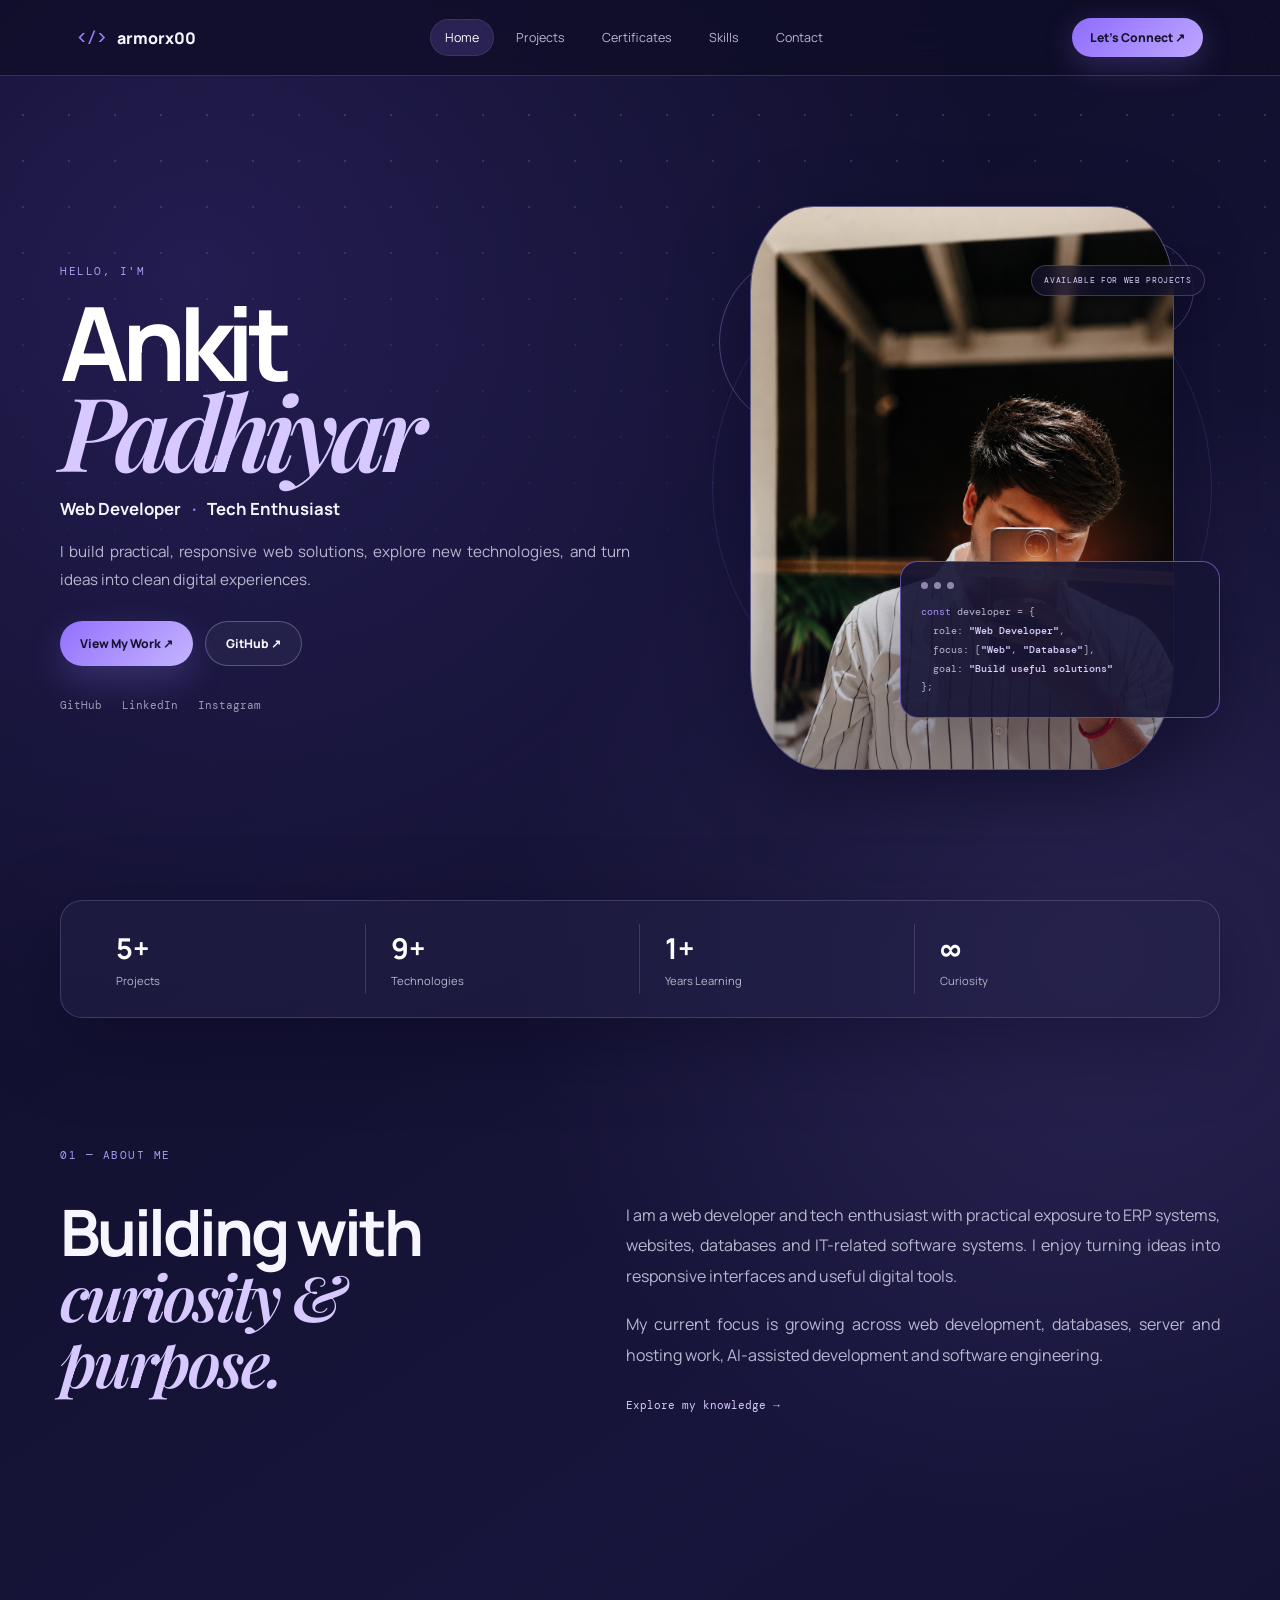
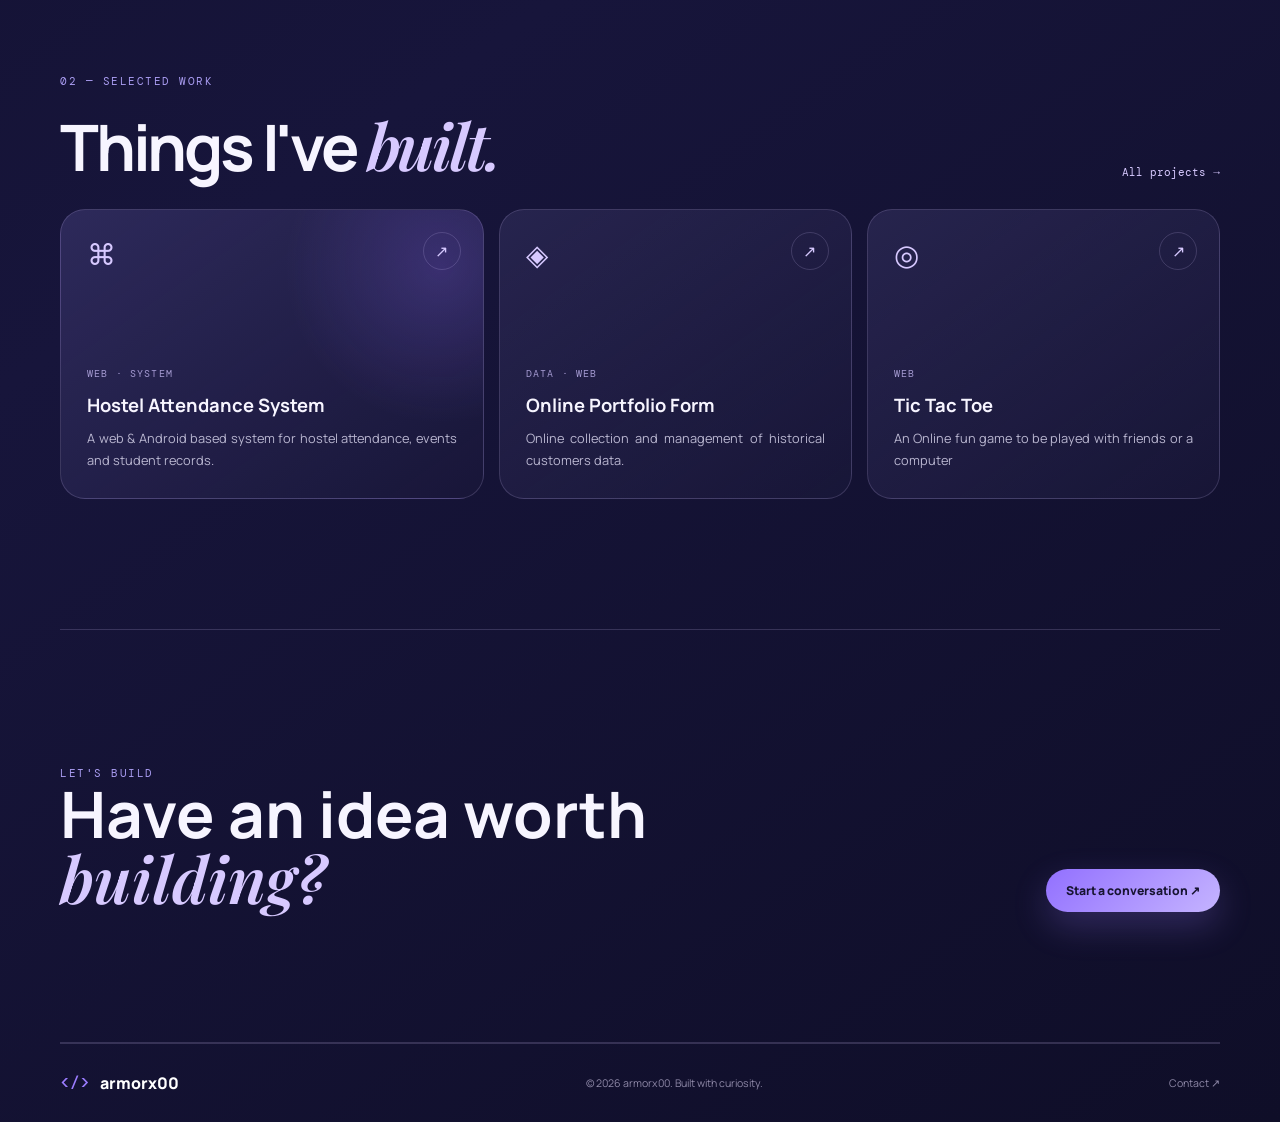
==== index.html @ a63e6fd7 "Update project cards with new links and titles" ====
<!DOCTYPE html>
<html lang="en">
<head>
  <meta charset="UTF-8">
  <meta name="viewport" content="width=device-width, initial-scale=1.0">
  <meta name="description" content="Ankit Padhiyar — Web Developer and Tech Enthusiast portfolio.">
  <title>armorx00 — Web Developer</title>
  <link rel="preconnect" href="https://fonts.googleapis.com">
  <link rel="preconnect" href="https://fonts.gstatic.com" crossorigin>
  <link href="https://fonts.googleapis.com/css2?family=DM+Mono:wght@400;500&family=Manrope:wght@400;500;600;700;800&family=Playfair+Display:wght@600;700&display=swap" rel="stylesheet">
  <link rel="stylesheet" href="style.css">
</head>
<body>
<header class="site-header">
  <a class="brand" href="index.html"><span class="brand-mark">&lt;/&gt;</span><span>armorx00</span></a>
  <button class="menu-toggle" aria-label="Open menu">☰</button>
  <nav class="nav">
    <a class="active" href="index.html">Home</a>
    <a href="projects.html">Projects</a>
    <a href="certificates.html">Certificates</a>
    <a href="skills.html">Skills</a>
    <a href="contact.html">Contact</a>
  </nav>
  <a class="header-cta" href="contact.html">Let's Connect ↗</a>
</header>

<main>
<section class="hero page-shell">
  <div class="hero-copy reveal">
    <div class="eyebrow">HELLO, I'M</div>
    <h1><span>Ankit</span><br><em>Padhiyar</em></h1>
    <p class="role">Web Developer <span>·</span> Tech Enthusiast</p>
    <p class="lead">I build practical, responsive web solutions, explore new technologies, and turn ideas into clean digital experiences.</p>
    <div class="actions">
      <a class="button primary" href="projects.html">View My Work ↗</a>
      <a class="button ghost" href="https://github.com/Im-batman07" target="_blank" rel="noopener">GitHub ↗</a>
    </div>
    <div class="social-row">
      <a href="https://github.com/Im-batman07" target="_blank" rel="noopener">GitHub</a>
      <a href="https://in.linkedin.com/in/ankit-padhiyar-3997b4332" target="_blank" rel="noopener">LinkedIn</a>
      <a href="https://www.instagram.com/ankit_padhiyar.20/" target="_blank" rel="noopener">Instagram</a>
    </div>
  </div>
  <div class="hero-visual reveal"><div class="hero-badge badge-top">AVAILABLE FOR WEB PROJECTS</div>
    <div class="decor decor-a"></div><div class="decor decor-b"></div>
    <div class="photo-frame">
      <div class="photo-glow"></div>
      <img src="file_0000000088548208954223ca2708b8c2.png" alt="Ankit Padhiyar">
    </div>
    <div class="hero-orbit"><span></span><span></span><span></span></div><div class="code-card">
      <div class="window-dots"><i></i><i></i><i></i></div>
      <pre><span>const</span> developer = {
  role: <b>"Web Developer"</b>,
  focus: [<b>"Web"</b>, <b>"Database"</b>],
  goal: <b>"Build useful solutions"</b>
};</pre>
    </div>
  </div>
</section>

<section class="stats page-shell reveal">
  <div><strong>5+</strong><span>Projects</span></div>
  <div><strong>9+</strong><span>Technologies</span></div>
  <div><strong>1+</strong><span>Years Learning</span></div>
  <div><strong>∞</strong><span>Curiosity</span></div>
</section>

<section class="intro page-shell reveal">
  <div class="section-label">01 — ABOUT ME</div>
  <div class="intro-grid">
    <div><h2>Building with<br><em>curiosity & purpose.</em></h2></div>
    <div class="copy">
      <p>I am a web developer and tech enthusiast with practical exposure to ERP systems, websites, databases and IT-related software systems. I enjoy turning ideas into responsive interfaces and useful digital tools.</p>
      <p>My current focus is growing across web development, databases, server and hosting work, AI-assisted development and software engineering.</p>
      <a class="text-link" href="skills.html">Explore my knowledge →</a>
    </div>
  </div>
</section>

<section class="feature page-shell reveal">
  <div class="section-label">02 — SELECTED WORK</div>
  <div class="section-heading"><h2>Things I've <em>built.</em></h2><a class="text-link" href="projects.html">All projects →</a></div>
  <div class="project-preview-grid">
    <article class="project-card featured"><span class="project-icon">⌘</span><div><small>WEB · SYSTEM</small><h3>Hostel Attendance System</h3><p>A web & Android based system for hostel attendance, events and student records.</p></div><a href="https://hostel-attendance-vercel.vercel.app/" class="circle-link">↗</a></article>
    <article class="project-card"><span class="project-icon">◈</span><div><small>DATA · WEB</small><h3>Online Portfolio Form</h3><p>Online collection and management of historical customers data.</p></div><a href="https://form-olive-beta.vercel.app/" class="circle-link">↗</a></article>
    <article class="project-card"><span class="project-icon">◎</span><div><small>WEB</small><h3>Tic Tac Toe </h3><p>An Online fun game to be played with friends or a computer</p></div><a href="https://ankit-tick-tac-toe.vercel.app/" class="circle-link">↗</a></article>
  </div>
</section>

<section class="cta-band page-shell reveal">
  <div><span class="section-label">LET'S BUILD</span><h2>Have an idea worth<br><em>building?</em></h2></div>
  <a class="button primary" href="contact.html">Start a conversation ↗</a>
</section>
</main>

<footer class="footer"><a class="brand" href="index.html"><span class="brand-mark">&lt;/&gt;</span><span>armorx00</span></a><span>© 2026 armorx00. Built with curiosity.</span><a href="contact.html">Contact ↗</a></footer>
<script src="script.js"></script>
</body>
</html>
---- style.css ----
:root{--bg:#11102b;--bg2:#17163a;--panel:rgba(39,37,76,.58);--panel2:#222047;--text:#f7f5ff;--muted:#b9b6d0;--purple:#9b7cff;--lav:#d7c9ff;--line:rgba(215,201,255,.18);--shadow:0 24px 80px rgba(5,4,25,.35);--serif:"Playfair Display",serif;--sans:"Manrope",sans-serif;--mono:"DM Mono",monospace}*{box-sizing:border-box;margin:0;padding:0}html{scroll-behavior:smooth}body{font-family:var(--sans);color:var(--text);background:radial-gradient(circle at 15% 10%,rgba(122,92,255,.18),transparent 30%),radial-gradient(circle at 85% 35%,rgba(174,143,255,.12),transparent 28%),linear-gradient(145deg,#0e0d26 0%,#17153b 55%,#0f0e28 100%);min-height:100vh;overflow-x:hidden}body:before{content:"";position:fixed;inset:0;pointer-events:none;opacity:.25;background-image:radial-gradient(circle,rgba(255,255,255,.7) 1px,transparent 1px);background-size:46px 46px;mask-image:linear-gradient(to bottom,black,transparent 70%)}a{color:inherit;text-decoration:none}.site-header{position:sticky;top:0;z-index:50;height:76px;padding:0 clamp(22px,6vw,86px);display:flex;align-items:center;justify-content:space-between;background:rgba(14,13,38,.72);backdrop-filter:blur(20px);border-bottom:1px solid var(--line)}.brand{display:flex;gap:10px;align-items:center;font-weight:800;font-size:1rem}.brand-mark{color:var(--purple);font-family:var(--mono);font-weight:500}.nav{display:flex;gap:7px;align-items:center}.nav a{padding:10px 15px;border-radius:999px;font-size:.78rem;color:var(--muted);transition:.25s}.nav a:hover,.nav a.active{color:#fff;background:rgba(157,124,255,.18);box-shadow:inset 0 0 0 1px rgba(215,201,255,.1)}.header-cta{font-size:.76rem;padding:11px 18px;border-radius:999px;background:linear-gradient(135deg,#8f6cff,#bda7ff);color:#16132f;font-weight:800;box-shadow:0 8px 30px rgba(155,124,255,.25)}.menu-toggle{display:none;background:none;border:0;color:white;font-size:1.3rem}.page-shell{width:min(1160px,calc(100% - 44px));margin-inline:auto}.hero{min-height:calc(100vh - 76px);display:grid;grid-template-columns:1fr .9fr;align-items:center;gap:70px;padding-block:80px;position:relative}.eyebrow,.section-label{font-family:var(--mono);letter-spacing:.14em;color:#a99cf1;font-size:.68rem}.hero h1{font-size:clamp(4rem,8vw,7.2rem);line-height:.86;letter-spacing:-.07em;margin:20px 0}.hero h1 span{color:#fff}.hero h1 em,.page-hero h1 em,h2 em{font-family:var(--serif);font-style:italic;color:var(--lav);font-weight:600}.role{font-size:1.05rem;font-weight:700;margin-bottom:18px}.role span{color:var(--purple);padding:0 8px}.lead{max-width:570px;color:var(--muted);line-height:1.8;font-size:.95rem;text-align:justify}.actions{display:flex;gap:12px;margin-top:28px}.button{display:inline-flex;align-items:center;justify-content:center;gap:8px;padding:13px 20px;border-radius:999px;font-size:.76rem;font-weight:800}.button.primary{background:linear-gradient(135deg,#9270ff,#c5b4ff);color:#171431;box-shadow:0 14px 35px rgba(155,124,255,.24)}.button.ghost{border:1px solid rgba(215,201,255,.3);background:rgba(255,255,255,.04)}.button.small{padding:10px 14px}.social-row{display:flex;gap:20px;margin-top:32px;font-family:var(--mono);font-size:.68rem;color:#9f9ab8}.social-row a:hover{color:var(--lav)}.hero-visual{position:relative;min-height:620px;display:flex;align-items:center;justify-content:center}.photo-frame{width:min(430px,82%);aspect-ratio:3/4;border-radius:15% 15% 18% 18%;position:relative;overflow:hidden;border:1px solid rgba(215,201,255,.3);background:#27244c;box-shadow:var(--shadow);z-index:2}.photo-frame:after{content:"";position:absolute;inset:0;background:linear-gradient(180deg,transparent 55%,rgba(17,16,43,.35));}.photo-frame img{width:100%;height:100%;object-fit:cover;display:block}.photo-glow{position:absolute;inset:-15%;background:radial-gradient(circle,rgba(164,131,255,.5),transparent 58%);filter:blur(30px);z-index:-1}.code-card{position:absolute;right:0;bottom:80px;width:320px;padding:20px;background:rgba(22,21,53,.92);border:1px solid rgba(157,124,255,.55);border-radius:18px;box-shadow:var(--shadow);z-index:3}.window-dots{display:flex;gap:6px;margin-bottom:14px}.window-dots i{width:7px;height:7px;border-radius:50%;background:#8f87ae}.code-card pre{font-family:var(--mono);font-size:.65rem;line-height:1.8;color:#b9b6d0;white-space:pre-wrap}.code-card pre span{color:#a98cff}.code-card pre b{color:#d9cfff;font-weight:500}.decor{position:absolute;border:1px solid rgba(187,160,255,.35);border-radius:50%;z-index:1}.decor-a{width:180px;height:180px;left:3%;top:12%}.decor-b{width:100px;height:100px;right:5%;top:10%}.stats{display:grid;grid-template-columns:repeat(4,1fr);border:1px solid var(--line);background:rgba(36,34,72,.52);border-radius:22px;padding:23px 30px;box-shadow:var(--shadow)}.stats div{padding:4px 25px;border-right:1px solid var(--line)}.stats div:last-child{border:0}.stats strong{display:block;font-size:1.8rem;color:#fff}.stats span{font-size:.7rem;color:var(--muted)}.intro,.feature,.cta-band{padding-block:130px}.intro-grid{display:grid;grid-template-columns:.9fr 1.1fr;gap:80px;margin-top:38px}.intro h2,.section-heading h2{font-size:clamp(2.5rem,5vw,4.6rem);line-height:1;letter-spacing:-.05em}.copy{max-width:650px}.copy p{color:var(--muted);line-height:1.9;margin-bottom:18px;text-align:justify}.text-link{font-family:var(--mono);font-size:.7rem;color:var(--lav);display:inline-block;margin-top:10px}.section-heading{display:flex;justify-content:space-between;align-items:end;margin:25px 0 30px}.project-preview-grid{display:grid;grid-template-columns:1.2fr 1fr 1fr;gap:15px}.project-card{position:relative;min-height:290px;padding:26px;border:1px solid var(--line);border-radius:25px;background:linear-gradient(145deg,rgba(43,40,83,.8),rgba(27,25,59,.6));display:flex;flex-direction:column;justify-content:space-between;overflow:hidden;transition:.3s}.project-card:hover,.project-large:hover,.cert-card:hover,.skill-box:hover{transform:translateY(-5px);border-color:rgba(183,153,255,.5)}.project-card.featured{background:radial-gradient(circle at 90% 20%,rgba(143,108,255,.22),transparent 35%),linear-gradient(145deg,rgba(48,44,94,.9),rgba(25,23,57,.75))}.project-icon,.project-symbol{font-family:var(--mono);font-size:1.8rem;color:var(--lav)}.project-card small,.project-main small{font-family:var(--mono);font-size:.6rem;color:#a59bd2;letter-spacing:.12em}.project-card h3{font-size:1.15rem;margin:10px 0}.project-card p,.project-large p{color:var(--muted);font-size:.8rem;line-height:1.7;text-align:justify}.circle-link{width:38px;height:38px;border:1px solid var(--line);border-radius:50%;display:grid;place-items:center;color:var(--lav);transition:.25s}.circle-link:hover{background:var(--lav);color:#171431}.project-card .circle-link{position:absolute;right:22px;top:22px}.cta-band{border-top:1px solid var(--line);border-bottom:1px solid var(--line);display:flex;align-items:end;justify-content:space-between;gap:30px}.cta-band h2{font-size:clamp(2.5rem,5vw,4.5rem);line-height:1}.page-hero{padding-top:110px;padding-bottom:60px}.page-hero h1{font-size:clamp(3.3rem,8vw,6.5rem);line-height:.9;letter-spacing:-.06em;margin:18px 0}.page-hero p{max-width:620px;color:var(--muted);line-height:1.8;text-align:justify}.projects-list{padding-bottom:120px}.project-large{display:grid;grid-template-columns:60px 90px 1fr 70px;gap:22px;align-items:center;padding:28px 20px;border-top:1px solid var(--line);transition:.3s}.project-large:last-child{border-bottom:1px solid var(--line)}.project-number{font-family:var(--mono);font-size:.68rem;color:#80799e}.project-symbol{font-size:2rem}.project-main h2{font-size:1.35rem;margin:7px 0}.project-action{justify-self:end}.tags{display:flex;flex-wrap:wrap;gap:6px;margin-top:15px}.tags span{font-family:var(--mono);font-size:.58rem;padding:6px 9px;border:1px solid var(--line);border-radius:999px;color:#c8c2dd}.cert-grid{display:grid;grid-template-columns:repeat(2,1fr);gap:20px;padding-bottom:120px}.cert-card{position:relative;min-height:430px;padding:34px;border:1px solid var(--line);border-radius:28px;background:linear-gradient(145deg,rgba(47,44,92,.88),rgba(24,22,53,.8));transition:.3s;overflow:hidden}.cert-card:after{content:"";position:absolute;width:220px;height:220px;border-radius:50%;background:rgba(160,129,255,.15);right:-90px;top:-90px}.cert-brand{font-family:var(--mono);font-size:.72rem;color:var(--lav);display:flex;justify-content:space-between}.cert-brand span{font-size:.55rem;border:1px solid var(--line);padding:5px 8px;border-radius:999px}.cert-seal{margin:45px 0 18px;width:70px;height:70px;border:1px solid rgba(215,201,255,.3);border-radius:20px;display:grid;place-items:center;color:var(--lav);font-family:var(--mono);font-size:.7rem}.cert-card small{color:#9d97b8;font-family:var(--mono);font-size:.6rem}.cert-card h2{font-family:var(--serif);font-size:2rem;margin:8px 0 14px}.cert-card p{color:var(--muted);font-size:.78rem;line-height:1.8;max-width:580px;text-align:justify}.cert-meta{display:flex;gap:25px;color:#9e98b8;font-family:var(--mono);font-size:.58rem;margin:20px 0}.note{padding:80px 0 130px}.note h2{font-size:clamp(2.4rem,5vw,4.4rem);margin-top:20px}.note p{max-width:650px;color:var(--muted);line-height:1.8;margin-top:18px;text-align:justify}.skills-layout{display:grid;grid-template-columns:1.4fr .7fr;gap:70px;padding-bottom:120px}.skill-grid{display:grid;grid-template-columns:repeat(3,1fr);gap:10px;margin-top:25px}.skill-box{min-height:100px;padding:18px;border:1px solid var(--line);border-radius:17px;background:rgba(39,37,76,.55);display:flex;flex-direction:column;justify-content:space-between;font-size:.76rem;transition:.25s}.skill-box span{font-family:var(--mono);color:var(--purple);font-size:.75rem}.hobby-list{margin-top:25px;display:grid;gap:10px}.hobby-list>div{padding:18px;border:1px solid var(--line);border-radius:17px;background:rgba(39,37,76,.45);display:grid;grid-template-columns:45px 1fr;align-items:center}.hobby-list span{grid-row:span 2;font-size:1.3rem}.hobby-list h3{font-size:.82rem}.hobby-list p{font-size:.68rem;color:var(--muted);margin-top:4px}.contact-layout{display:grid;grid-template-columns:minmax(280px,.7fr) minmax(0,1.5fr);gap:60px;padding-bottom:130px}.contact-copy{padding-top:25px}.contact-item{display:flex;gap:18px;margin-bottom:38px}.contact-item>span{width:38px;height:38px;border:1px solid var(--line);border-radius:50%;display:grid;place-items:center;color:var(--lav)}.contact-item small{font-family:var(--mono);font-size:.58rem;color:#9d96ba;display:block;margin-bottom:7px}.contact-item p,.contact-item a{font-size:.85rem;color:#e8e4f5}.form-card{border:1px solid var(--line);border-radius:25px;padding:28px;background:rgba(36,34,72,.55);width:100%;min-width:0}.form-card h2{font-family:var(--serif);font-size:2rem;margin-bottom:18px}.form-card iframe{display:block;width:100%;min-height:820px;height:820px;border:0;border-radius:15px;background:#fff}.footer{width:min(1160px,calc(100% - 44px));margin:auto;padding:28px 0;display:flex;justify-content:space-between;align-items:center;border-top:1px solid var(--line);font-size:.66rem;color:#8f89a8}.footer .brand{color:#fff}.reveal{opacity:0;transform:translateY(20px);transition:opacity .7s ease,transform .7s ease}.reveal.visible{opacity:1;transform:none}@media(max-width:900px){.page-shell{width:min(100% - 36px,1160px)}.site-header{padding-inline:22px}.nav{gap:0}.header-cta{display:none}.hero{grid-template-columns:1fr;min-height:auto;padding-block:80px}.hero-visual{min-height:520px}.stats{grid-template-columns:repeat(2,1fr);gap:12px}.stats div:nth-child(2){border-right:0}.stats div{padding:12px 18px}.intro-grid,.contact-layout,.skills-layout{grid-template-columns:1fr;gap:40px}.project-preview-grid{grid-template-columns:1fr 1fr}.cert-grid{grid-template-columns:1fr}.skill-grid{grid-template-columns:repeat(3,1fr)}}@media(max-width:680px){.page-shell{width:calc(100% - 28px)}.site-header{height:64px}.menu-toggle{display:block}.nav{position:absolute;top:64px;left:12px;right:12px;display:none;flex-direction:column;align-items:stretch;padding:10px;background:rgba(19,18,48,.97);border:1px solid var(--line);border-radius:18px;box-shadow:var(--shadow)}.nav.open{display:flex}.nav a{text-align:center}.hero{padding-top:60px}.hero h1{font-size:clamp(3.3rem,18vw,5.2rem)}.hero-visual{min-height:450px}.photo-frame{width:72%;}.code-card{width:240px;right:-5px;bottom:45px}.code-card pre{font-size:.52rem}.decor-a{width:120px;height:120px}.decor-b{width:70px;height:70px}.stats{grid-template-columns:1fr 1fr;padding:16px}.stats div{border-right:0;border-bottom:1px solid var(--line)}.stats div:nth-last-child(-n+2){border-bottom:0}.intro,.feature,.cta-band{padding-block:90px}.intro-grid{gap:25px}.section-heading{align-items:start;flex-direction:column;gap:15px}.project-preview-grid{grid-template-columns:1fr}.cta-band{align-items:start;flex-direction:column}.page-hero{padding-top:75px}.project-large{grid-template-columns:35px 55px 1fr 40px;gap:12px;padding:22px 4px}.project-main h2{font-size:1.05rem}.project-main p{font-size:.72rem}.project-symbol{font-size:1.4rem}.skill-grid{grid-template-columns:repeat(2,1fr)}.footer{flex-wrap:wrap;gap:12px}.footer>span{order:3;width:100%;text-align:center}}@media(max-width:430px){.page-shell{width:min(100% - 28px,1160px)}.hero-visual{min-height:400px}.photo-frame{width:82%}.code-card{width:210px;right:-12px}.actions{flex-direction:column;align-items:stretch}.button{width:100%}.project-large{grid-template-columns:28px 42px 1fr}.project-action{display:none}.skill-grid{grid-template-columns:1fr 1fr}.cert-card{padding:24px}.cert-card h2{font-size:1.65rem}.contact-layout{gap:20px}.form-card{padding:16px}.form-card iframe{min-height:860px;height:860px}}
/* Modern mobile navigation */
.bottom-nav{display:none}
@media(max-width:680px){
  body{padding-bottom:92px}
  .site-header{position:fixed;top:0;left:0;right:0;transform:translateY(0);transition:transform .3s ease,opacity .3s ease}
  .site-header.header-hidden{transform:translateY(-110%);opacity:0;pointer-events:none}
  .bottom-nav{position:fixed;display:flex;left:50%;bottom:14px;transform:translateX(-50%);z-index:100;width:min(92vw,390px);height:68px;padding:8px 10px;border:1px solid rgba(255,255,255,.17);border-radius:24px;background:linear-gradient(135deg,rgba(38,34,76,.68),rgba(20,18,50,.56));backdrop-filter:blur(24px) saturate(150%);-webkit-backdrop-filter:blur(24px) saturate(150%);box-shadow:0 18px 55px rgba(4,3,20,.48),inset 0 1px 0 rgba(255,255,255,.1)}
  .bottom-nav a{position:relative;flex:1;display:flex;flex-direction:column;align-items:center;justify-content:center;gap:4px;color:#9f9ab8;border-radius:17px;font-family:var(--mono);font-size:.48rem;letter-spacing:.03em;transition:.22s}
  .bottom-nav a svg{width:20px;height:20px;stroke:currentColor;fill:none;stroke-width:1.7;stroke-linecap:round;stroke-linejoin:round}
  .bottom-nav a.active{color:#f7f5ff;background:rgba(155,124,255,.18);box-shadow:inset 0 0 0 1px rgba(215,201,255,.12),0 5px 20px rgba(155,124,255,.12)}
  .bottom-nav a.active:after{content:"";position:absolute;bottom:5px;width:4px;height:4px;border-radius:50%;background:var(--lav);box-shadow:0 0 10px var(--lav)}
  .menu-toggle{display:none}
  .site-header .nav{display:none!important}
  .site-header .header-cta{display:none}
  .site-header .brand{font-size:.86rem}
  .hero-visual{min-height:480px}
  .photo-frame{width:min(340px,82vw);aspect-ratio:4/5;border-radius:25% 25% 30px 30px;border:1px solid rgba(215,201,255,.38);box-shadow:0 30px 90px rgba(88,62,210,.3),inset 0 0 0 8px rgba(255,255,255,.025)}
  .photo-frame:before{content:"";position:absolute;inset:10px;border:1px solid rgba(215,201,255,.2);border-radius:inherit;z-index:3;pointer-events:none}
  .photo-frame:after{background:linear-gradient(180deg,rgba(10,8,30,.02) 45%,rgba(17,16,43,.58) 100%);z-index:2}
  .photo-glow{inset:-30%;background:conic-gradient(from 180deg,rgba(155,124,255,.45),transparent 35%,rgba(215,201,255,.25),transparent 70%);filter:blur(35px)}
  .hero-visual:after{content:"WEB · DATABASE · SYSTEMS";position:absolute;left:50%;bottom:24px;transform:translateX(-50%);z-index:4;width:max-content;padding:8px 12px;border:1px solid rgba(215,201,255,.2);border-radius:999px;background:rgba(17,16,43,.68);backdrop-filter:blur(12px);font-family:var(--mono);font-size:.47rem;letter-spacing:.08em;color:#c9c1df}
}
@media(min-width:681px){.bottom-nav{display:none!important}}

.hero-badge{position:absolute;top:14%;right:3%;z-index:4;font-family:var(--mono);font-size:.52rem;letter-spacing:.08em;color:#d9cfff;padding:9px 12px;border:1px solid rgba(215,201,255,.22);border-radius:999px;background:rgba(20,18,50,.62);backdrop-filter:blur(14px);box-shadow:0 12px 35px rgba(4,3,20,.25)}
.hero-orbit{position:absolute;width:500px;height:500px;border:1px solid rgba(178,151,255,.14);border-radius:50%;z-index:0;pointer-events:none}
.hero-orbit:before{content:"";position:absolute;inset:70px;border:1px dashed rgba(215,201,255,.1);border-radius:50%}
.hero-orbit span{position:absolute;width:7px;height:7px;border-radius:50%;background:var(--lav);box-shadow:0 0 18px var(--lav)}
.hero-orbit span:nth-child(1){left:18%;top:23%}.hero-orbit span:nth-child(2){right:11%;top:48%}.hero-orbit span:nth-child(3){left:31%;bottom:9%}
@media(max-width:680px){.hero-badge{top:7%;right:0;font-size:.45rem}.hero-orbit{width:390px;height:390px}.hero-orbit:before{inset:55px}}
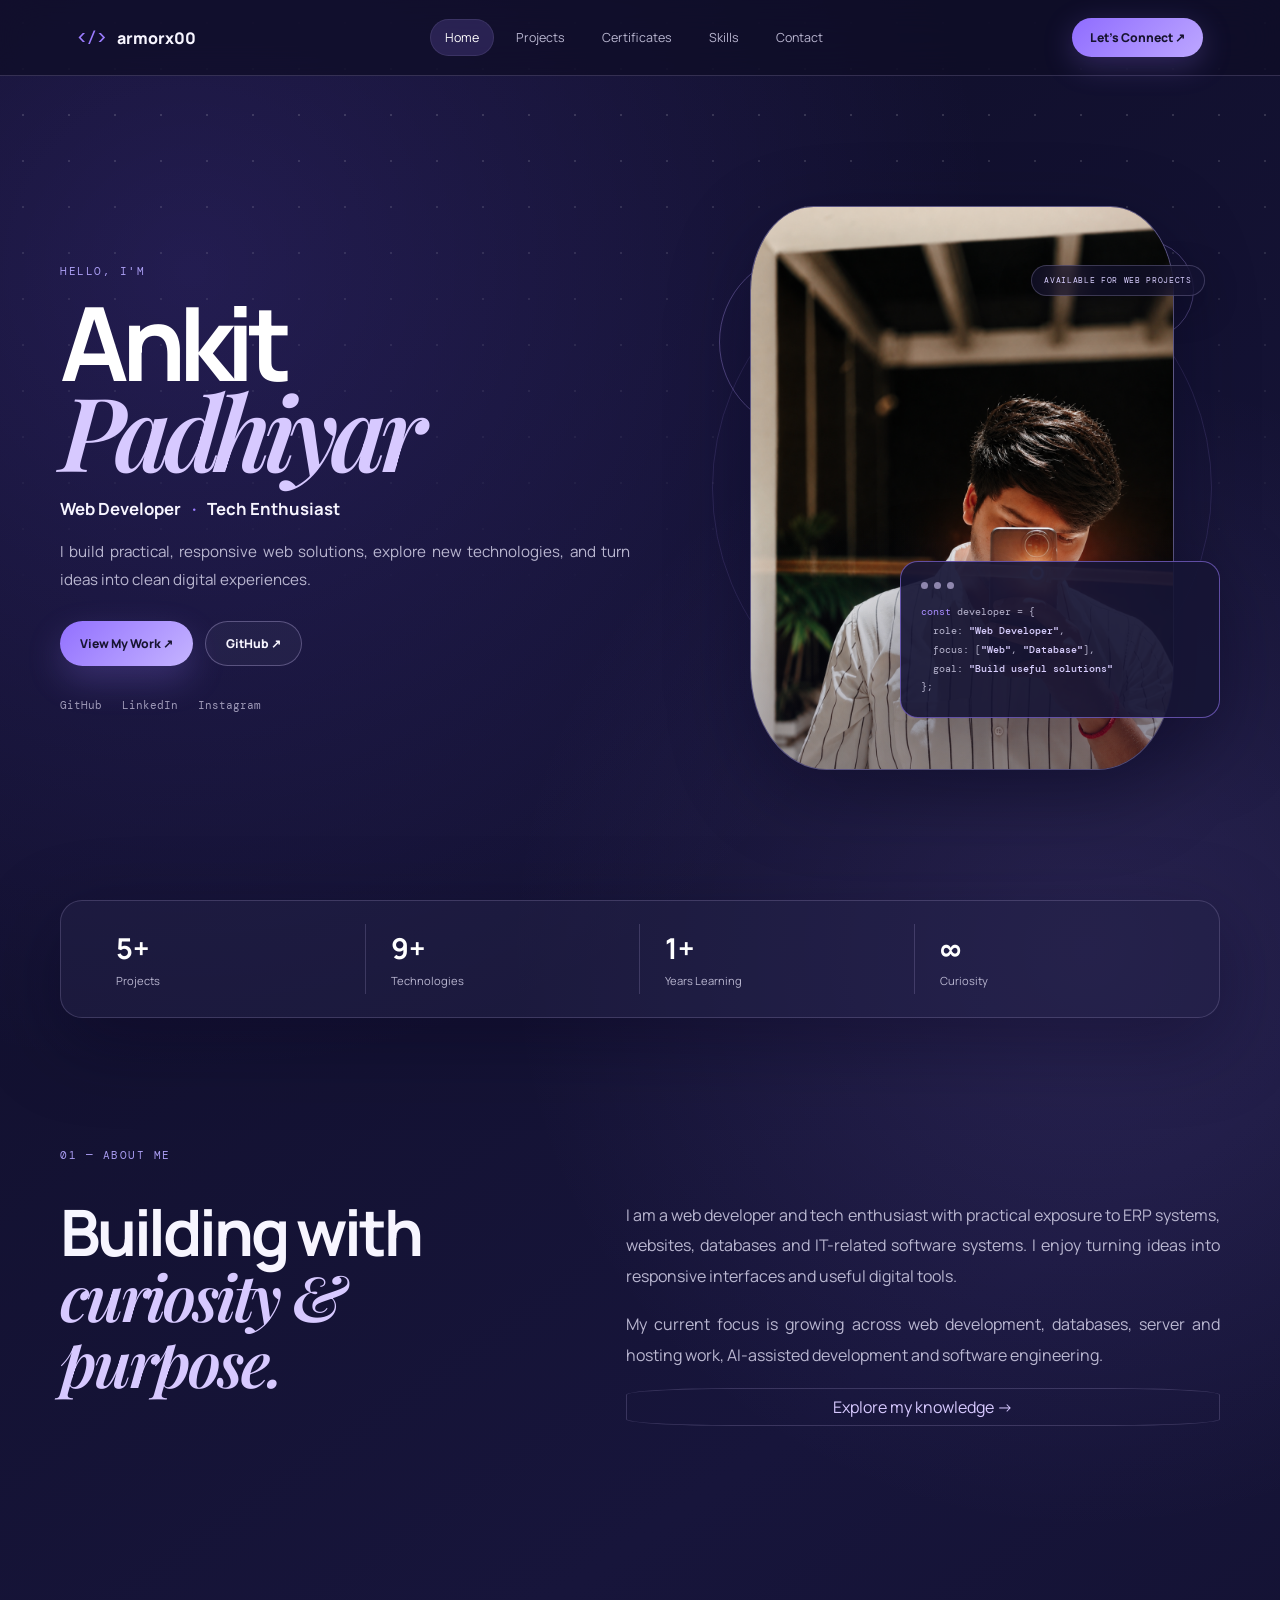
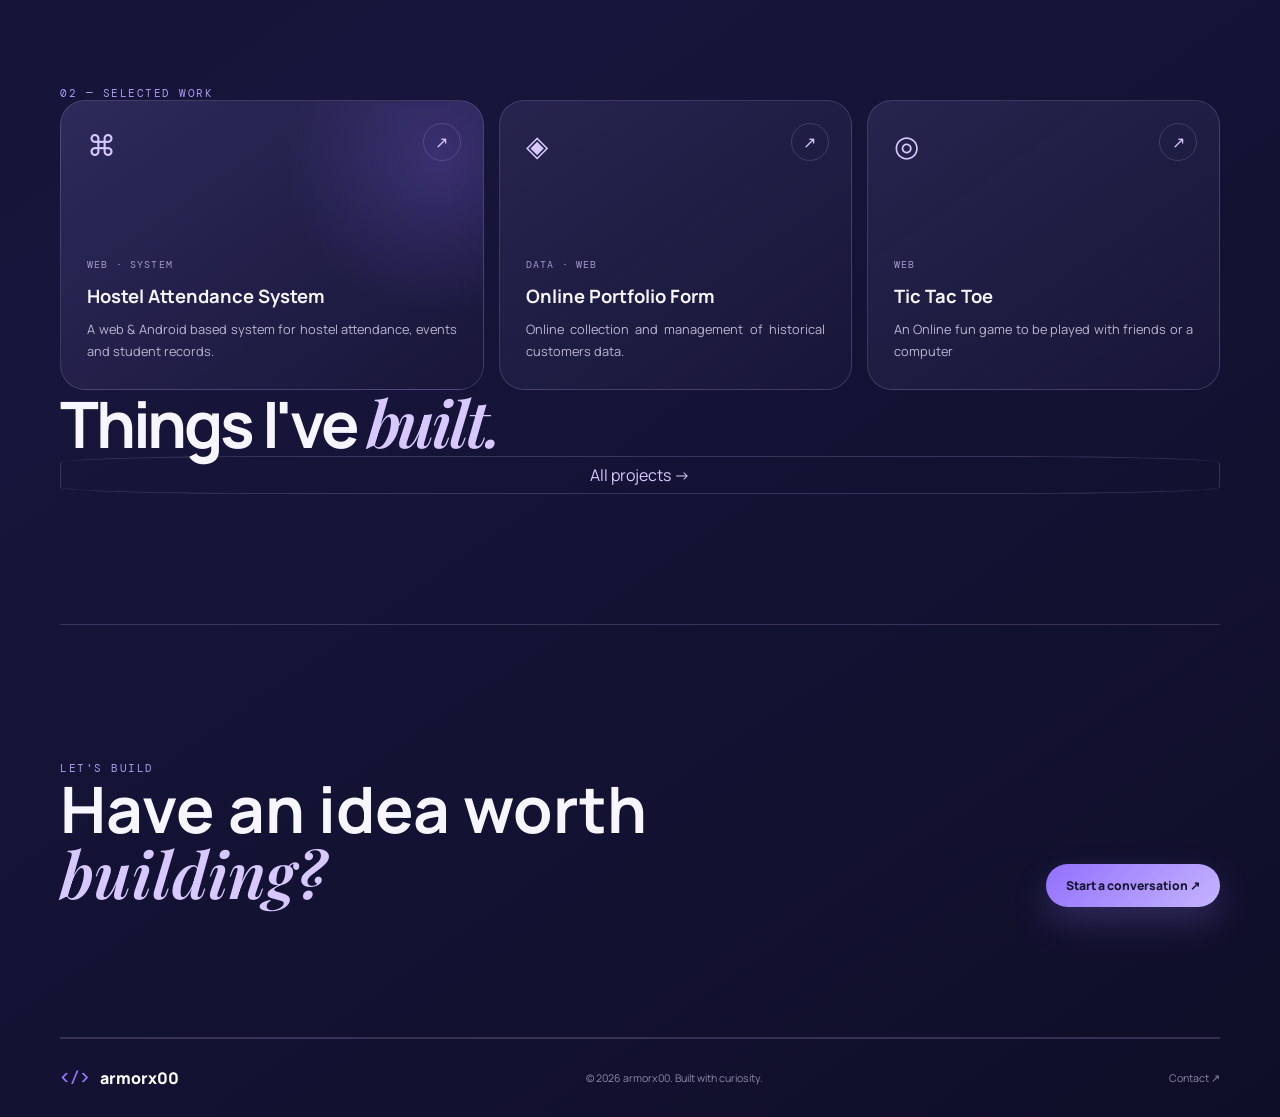
==== commit e1936aea: "Fix duplicate section heading for selected work" ====
--- a/index.html
+++ b/index.html
@@ -79,12 +79,13 @@
 
 <section class="feature page-shell reveal">
   <div class="section-label">02 — SELECTED WORK</div>
-  <div class="section-heading"><h2>Things I've <em>built.</em></h2><a class="text-link" href="projects.html">All projects →</a></div>
+
   <div class="project-preview-grid">
     <article class="project-card featured"><span class="project-icon">⌘</span><div><small>WEB · SYSTEM</small><h3>Hostel Attendance System</h3><p>A web & Android based system for hostel attendance, events and student records.</p></div><a href="https://hostel-attendance-vercel.vercel.app/" class="circle-link">↗</a></article>
     <article class="project-card"><span class="project-icon">◈</span><div><small>DATA · WEB</small><h3>Online Portfolio Form</h3><p>Online collection and management of historical customers data.</p></div><a href="https://form-olive-beta.vercel.app/" class="circle-link">↗</a></article>
     <article class="project-card"><span class="project-icon">◎</span><div><small>WEB</small><h3>Tic Tac Toe </h3><p>An Online fun game to be played with friends or a computer</p></div><a href="https://ankit-tick-tac-toe.vercel.app/" class="circle-link">↗</a></article>
   </div>
+  <div class="section-heading"><h2>Things I've <em>built.</em></h2><a class="text-link" href="projects.html">All projects →</a></div>
 </section>
 
 <section class="cta-band page-shell reveal">
--- a/style.css
+++ b/style.css
@@ -1,4 +1,23 @@
-:root{--bg:#11102b;--bg2:#17163a;--panel:rgba(39,37,76,.58);--panel2:#222047;--text:#f7f5ff;--muted:#b9b6d0;--purple:#9b7cff;--lav:#d7c9ff;--line:rgba(215,201,255,.18);--shadow:0 24px 80px rgba(5,4,25,.35);--serif:"Playfair Display",serif;--sans:"Manrope",sans-serif;--mono:"DM Mono",monospace}*{box-sizing:border-box;margin:0;padding:0}html{scroll-behavior:smooth}body{font-family:var(--sans);color:var(--text);background:radial-gradient(circle at 15% 10%,rgba(122,92,255,.18),transparent 30%),radial-gradient(circle at 85% 35%,rgba(174,143,255,.12),transparent 28%),linear-gradient(145deg,#0e0d26 0%,#17153b 55%,#0f0e28 100%);min-height:100vh;overflow-x:hidden}body:before{content:"";position:fixed;inset:0;pointer-events:none;opacity:.25;background-image:radial-gradient(circle,rgba(255,255,255,.7) 1px,transparent 1px);background-size:46px 46px;mask-image:linear-gradient(to bottom,black,transparent 70%)}a{color:inherit;text-decoration:none}.site-header{position:sticky;top:0;z-index:50;height:76px;padding:0 clamp(22px,6vw,86px);display:flex;align-items:center;justify-content:space-between;background:rgba(14,13,38,.72);backdrop-filter:blur(20px);border-bottom:1px solid var(--line)}.brand{display:flex;gap:10px;align-items:center;font-weight:800;font-size:1rem}.brand-mark{color:var(--purple);font-family:var(--mono);font-weight:500}.nav{display:flex;gap:7px;align-items:center}.nav a{padding:10px 15px;border-radius:999px;font-size:.78rem;color:var(--muted);transition:.25s}.nav a:hover,.nav a.active{color:#fff;background:rgba(157,124,255,.18);box-shadow:inset 0 0 0 1px rgba(215,201,255,.1)}.header-cta{font-size:.76rem;padding:11px 18px;border-radius:999px;background:linear-gradient(135deg,#8f6cff,#bda7ff);color:#16132f;font-weight:800;box-shadow:0 8px 30px rgba(155,124,255,.25)}.menu-toggle{display:none;background:none;border:0;color:white;font-size:1.3rem}.page-shell{width:min(1160px,calc(100% - 44px));margin-inline:auto}.hero{min-height:calc(100vh - 76px);display:grid;grid-template-columns:1fr .9fr;align-items:center;gap:70px;padding-block:80px;position:relative}.eyebrow,.section-label{font-family:var(--mono);letter-spacing:.14em;color:#a99cf1;font-size:.68rem}.hero h1{font-size:clamp(4rem,8vw,7.2rem);line-height:.86;letter-spacing:-.07em;margin:20px 0}.hero h1 span{color:#fff}.hero h1 em,.page-hero h1 em,h2 em{font-family:var(--serif);font-style:italic;color:var(--lav);font-weight:600}.role{font-size:1.05rem;font-weight:700;margin-bottom:18px}.role span{color:var(--purple);padding:0 8px}.lead{max-width:570px;color:var(--muted);line-height:1.8;font-size:.95rem;text-align:justify}.actions{display:flex;gap:12px;margin-top:28px}.button{display:inline-flex;align-items:center;justify-content:center;gap:8px;padding:13px 20px;border-radius:999px;font-size:.76rem;font-weight:800}.button.primary{background:linear-gradient(135deg,#9270ff,#c5b4ff);color:#171431;box-shadow:0 14px 35px rgba(155,124,255,.24)}.button.ghost{border:1px solid rgba(215,201,255,.3);background:rgba(255,255,255,.04)}.button.small{padding:10px 14px}.social-row{display:flex;gap:20px;margin-top:32px;font-family:var(--mono);font-size:.68rem;color:#9f9ab8}.social-row a:hover{color:var(--lav)}.hero-visual{position:relative;min-height:620px;display:flex;align-items:center;justify-content:center}.photo-frame{width:min(430px,82%);aspect-ratio:3/4;border-radius:15% 15% 18% 18%;position:relative;overflow:hidden;border:1px solid rgba(215,201,255,.3);background:#27244c;box-shadow:var(--shadow);z-index:2}.photo-frame:after{content:"";position:absolute;inset:0;background:linear-gradient(180deg,transparent 55%,rgba(17,16,43,.35));}.photo-frame img{width:100%;height:100%;object-fit:cover;display:block}.photo-glow{position:absolute;inset:-15%;background:radial-gradient(circle,rgba(164,131,255,.5),transparent 58%);filter:blur(30px);z-index:-1}.code-card{position:absolute;right:0;bottom:80px;width:320px;padding:20px;background:rgba(22,21,53,.92);border:1px solid rgba(157,124,255,.55);border-radius:18px;box-shadow:var(--shadow);z-index:3}.window-dots{display:flex;gap:6px;margin-bottom:14px}.window-dots i{width:7px;height:7px;border-radius:50%;background:#8f87ae}.code-card pre{font-family:var(--mono);font-size:.65rem;line-height:1.8;color:#b9b6d0;white-space:pre-wrap}.code-card pre span{color:#a98cff}.code-card pre b{color:#d9cfff;font-weight:500}.decor{position:absolute;border:1px solid rgba(187,160,255,.35);border-radius:50%;z-index:1}.decor-a{width:180px;height:180px;left:3%;top:12%}.decor-b{width:100px;height:100px;right:5%;top:10%}.stats{display:grid;grid-template-columns:repeat(4,1fr);border:1px solid var(--line);background:rgba(36,34,72,.52);border-radius:22px;padding:23px 30px;box-shadow:var(--shadow)}.stats div{padding:4px 25px;border-right:1px solid var(--line)}.stats div:last-child{border:0}.stats strong{display:block;font-size:1.8rem;color:#fff}.stats span{font-size:.7rem;color:var(--muted)}.intro,.feature,.cta-band{padding-block:130px}.intro-grid{display:grid;grid-template-columns:.9fr 1.1fr;gap:80px;margin-top:38px}.intro h2,.section-heading h2{font-size:clamp(2.5rem,5vw,4.6rem);line-height:1;letter-spacing:-.05em}.copy{max-width:650px}.copy p{color:var(--muted);line-height:1.9;margin-bottom:18px;text-align:justify}.text-link{font-family:var(--mono);font-size:.7rem;color:var(--lav);display:inline-block;margin-top:10px}.section-heading{display:flex;justify-content:space-between;align-items:end;margin:25px 0 30px}.project-preview-grid{display:grid;grid-template-columns:1.2fr 1fr 1fr;gap:15px}.project-card{position:relative;min-height:290px;padding:26px;border:1px solid var(--line);border-radius:25px;background:linear-gradient(145deg,rgba(43,40,83,.8),rgba(27,25,59,.6));display:flex;flex-direction:column;justify-content:space-between;overflow:hidden;transition:.3s}.project-card:hover,.project-large:hover,.cert-card:hover,.skill-box:hover{transform:translateY(-5px);border-color:rgba(183,153,255,.5)}.project-card.featured{background:radial-gradient(circle at 90% 20%,rgba(143,108,255,.22),transparent 35%),linear-gradient(145deg,rgba(48,44,94,.9),rgba(25,23,57,.75))}.project-icon,.project-symbol{font-family:var(--mono);font-size:1.8rem;color:var(--lav)}.project-card small,.project-main small{font-family:var(--mono);font-size:.6rem;color:#a59bd2;letter-spacing:.12em}.project-card h3{font-size:1.15rem;margin:10px 0}.project-card p,.project-large p{color:var(--muted);font-size:.8rem;line-height:1.7;text-align:justify}.circle-link{width:38px;height:38px;border:1px solid var(--line);border-radius:50%;display:grid;place-items:center;color:var(--lav);transition:.25s}.circle-link:hover{background:var(--lav);color:#171431}.project-card .circle-link{position:absolute;right:22px;top:22px}.cta-band{border-top:1px solid var(--line);border-bottom:1px solid var(--line);display:flex;align-items:end;justify-content:space-between;gap:30px}.cta-band h2{font-size:clamp(2.5rem,5vw,4.5rem);line-height:1}.page-hero{padding-top:110px;padding-bottom:60px}.page-hero h1{font-size:clamp(3.3rem,8vw,6.5rem);line-height:.9;letter-spacing:-.06em;margin:18px 0}.page-hero p{max-width:620px;color:var(--muted);line-height:1.8;text-align:justify}.projects-list{padding-bottom:120px}.project-large{display:grid;grid-template-columns:60px 90px 1fr 70px;gap:22px;align-items:center;padding:28px 20px;border-top:1px solid var(--line);transition:.3s}.project-large:last-child{border-bottom:1px solid var(--line)}.project-number{font-family:var(--mono);font-size:.68rem;color:#80799e}.project-symbol{font-size:2rem}.project-main h2{font-size:1.35rem;margin:7px 0}.project-action{justify-self:end}.tags{display:flex;flex-wrap:wrap;gap:6px;margin-top:15px}.tags span{font-family:var(--mono);font-size:.58rem;padding:6px 9px;border:1px solid var(--line);border-radius:999px;color:#c8c2dd}.cert-grid{display:grid;grid-template-columns:repeat(2,1fr);gap:20px;padding-bottom:120px}.cert-card{position:relative;min-height:430px;padding:34px;border:1px solid var(--line);border-radius:28px;background:linear-gradient(145deg,rgba(47,44,92,.88),rgba(24,22,53,.8));transition:.3s;overflow:hidden}.cert-card:after{content:"";position:absolute;width:220px;height:220px;border-radius:50%;background:rgba(160,129,255,.15);right:-90px;top:-90px}.cert-brand{font-family:var(--mono);font-size:.72rem;color:var(--lav);display:flex;justify-content:space-between}.cert-brand span{font-size:.55rem;border:1px solid var(--line);padding:5px 8px;border-radius:999px}.cert-seal{margin:45px 0 18px;width:70px;height:70px;border:1px solid rgba(215,201,255,.3);border-radius:20px;display:grid;place-items:center;color:var(--lav);font-family:var(--mono);font-size:.7rem}.cert-card small{color:#9d97b8;font-family:var(--mono);font-size:.6rem}.cert-card h2{font-family:var(--serif);font-size:2rem;margin:8px 0 14px}.cert-card p{color:var(--muted);font-size:.78rem;line-height:1.8;max-width:580px;text-align:justify}.cert-meta{display:flex;gap:25px;color:#9e98b8;font-family:var(--mono);font-size:.58rem;margin:20px 0}.note{padding:80px 0 130px}.note h2{font-size:clamp(2.4rem,5vw,4.4rem);margin-top:20px}.note p{max-width:650px;color:var(--muted);line-height:1.8;margin-top:18px;text-align:justify}.skills-layout{display:grid;grid-template-columns:1.4fr .7fr;gap:70px;padding-bottom:120px}.skill-grid{display:grid;grid-template-columns:repeat(3,1fr);gap:10px;margin-top:25px}.skill-box{min-height:100px;padding:18px;border:1px solid var(--line);border-radius:17px;background:rgba(39,37,76,.55);display:flex;flex-direction:column;justify-content:space-between;font-size:.76rem;transition:.25s}.skill-box span{font-family:var(--mono);color:var(--purple);font-size:.75rem}.hobby-list{margin-top:25px;display:grid;gap:10px}.hobby-list>div{padding:18px;border:1px solid var(--line);border-radius:17px;background:rgba(39,37,76,.45);display:grid;grid-template-columns:45px 1fr;align-items:center}.hobby-list span{grid-row:span 2;font-size:1.3rem}.hobby-list h3{font-size:.82rem}.hobby-list p{font-size:.68rem;color:var(--muted);margin-top:4px}.contact-layout{display:grid;grid-template-columns:minmax(280px,.7fr) minmax(0,1.5fr);gap:60px;padding-bottom:130px}.contact-copy{padding-top:25px}.contact-item{display:flex;gap:18px;margin-bottom:38px}.contact-item>span{width:38px;height:38px;border:1px solid var(--line);border-radius:50%;display:grid;place-items:center;color:var(--lav)}.contact-item small{font-family:var(--mono);font-size:.58rem;color:#9d96ba;display:block;margin-bottom:7px}.contact-item p,.contact-item a{font-size:.85rem;color:#e8e4f5}.form-card{border:1px solid var(--line);border-radius:25px;padding:28px;background:rgba(36,34,72,.55);width:100%;min-width:0}.form-card h2{font-family:var(--serif);font-size:2rem;margin-bottom:18px}.form-card iframe{display:block;width:100%;min-height:820px;height:820px;border:0;border-radius:15px;background:#fff}.footer{width:min(1160px,calc(100% - 44px));margin:auto;padding:28px 0;display:flex;justify-content:space-between;align-items:center;border-top:1px solid var(--line);font-size:.66rem;color:#8f89a8}.footer .brand{color:#fff}.reveal{opacity:0;transform:translateY(20px);transition:opacity .7s ease,transform .7s ease}.reveal.visible{opacity:1;transform:none}@media(max-width:900px){.page-shell{width:min(100% - 36px,1160px)}.site-header{padding-inline:22px}.nav{gap:0}.header-cta{display:none}.hero{grid-template-columns:1fr;min-height:auto;padding-block:80px}.hero-visual{min-height:520px}.stats{grid-template-columns:repeat(2,1fr);gap:12px}.stats div:nth-child(2){border-right:0}.stats div{padding:12px 18px}.intro-grid,.contact-layout,.skills-layout{grid-template-columns:1fr;gap:40px}.project-preview-grid{grid-template-columns:1fr 1fr}.cert-grid{grid-template-columns:1fr}.skill-grid{grid-template-columns:repeat(3,1fr)}}@media(max-width:680px){.page-shell{width:calc(100% - 28px)}.site-header{height:64px}.menu-toggle{display:block}.nav{position:absolute;top:64px;left:12px;right:12px;display:none;flex-direction:column;align-items:stretch;padding:10px;background:rgba(19,18,48,.97);border:1px solid var(--line);border-radius:18px;box-shadow:var(--shadow)}.nav.open{display:flex}.nav a{text-align:center}.hero{padding-top:60px}.hero h1{font-size:clamp(3.3rem,18vw,5.2rem)}.hero-visual{min-height:450px}.photo-frame{width:72%;}.code-card{width:240px;right:-5px;bottom:45px}.code-card pre{font-size:.52rem}.decor-a{width:120px;height:120px}.decor-b{width:70px;height:70px}.stats{grid-template-columns:1fr 1fr;padding:16px}.stats div{border-right:0;border-bottom:1px solid var(--line)}.stats div:nth-last-child(-n+2){border-bottom:0}.intro,.feature,.cta-band{padding-block:90px}.intro-grid{gap:25px}.section-heading{align-items:start;flex-direction:column;gap:15px}.project-preview-grid{grid-template-columns:1fr}.cta-band{align-items:start;flex-direction:column}.page-hero{padding-top:75px}.project-large{grid-template-columns:35px 55px 1fr 40px;gap:12px;padding:22px 4px}.project-main h2{font-size:1.05rem}.project-main p{font-size:.72rem}.project-symbol{font-size:1.4rem}.skill-grid{grid-template-columns:repeat(2,1fr)}.footer{flex-wrap:wrap;gap:12px}.footer>span{order:3;width:100%;text-align:center}}@media(max-width:430px){.page-shell{width:min(100% - 28px,1160px)}.hero-visual{min-height:400px}.photo-frame{width:82%}.code-card{width:210px;right:-12px}.actions{flex-direction:column;align-items:stretch}.button{width:100%}.project-large{grid-template-columns:28px 42px 1fr}.project-action{display:none}.skill-grid{grid-template-columns:1fr 1fr}.cert-card{padding:24px}.cert-card h2{font-size:1.65rem}.contact-layout{gap:20px}.form-card{padding:16px}.form-card iframe{min-height:860px;height:860px}}
+:root{--bg:#11102b;--bg2:#17163a;--panel:rgba(39,37,76,.58);--panel2:#222047;--text:#f7f5ff;--muted:#b9b6d0;--purple:#9b7cff;--lav:#d7c9ff;--line:rgba(215,201,255,.18);--shadow:0 24px 80px rgba(5,4,25,.35);--serif:"Playfair Display",serif;--sans:"Manrope",sans-serif;--mono:"DM Mono",monospace}*{box-sizing:border-box;margin:0;padding:0}html{scroll-behavior:smooth}body{font-family:var(--sans);color:var(--text);background:radial-gradient(circle at 15% 10%,rgba(122,92,255,.18),transparent 30%),radial-gradient(circle at 85% 35%,rgba(174,143,255,.12),transparent 28%),linear-gradient(145deg,#0e0d26 0%,#17153b 55%,#0f0e28 100%);min-height:100vh;overflow-x:hidden}body:before{content:"";position:fixed;inset:0;pointer-events:none;opacity:.25;background-image:radial-gradient(circle,rgba(255,255,255,.7) 1px,transparent 1px);background-size:46px 46px;mask-image:linear-gradient(to bottom,black,transparent 70%)}a{color:inherit;text-decoration:none}.site-header{position:sticky;top:0;z-index:50;height:76px;padding:0 clamp(22px,6vw,86px);display:flex;align-items:center;justify-content:space-between;background:rgba(14,13,38,.72);backdrop-filter:blur(20px);border-bottom:1px solid var(--line)}.brand{display:flex;gap:10px;align-items:center;font-weight:800;font-size:1rem}.brand-mark{color:var(--purple);font-family:var(--mono);font-weight:500}.nav{display:flex;gap:7px;align-items:center}.nav a{padding:10px 15px;border-radius:999px;font-size:.78rem;color:var(--muted);transition:.25s}.nav a:hover,.nav a.active{color:#fff;background:rgba(157,124,255,.18);box-shadow:inset 0 0 0 1px rgba(215,201,255,.1)}.header-cta{font-size:.76rem;padding:11px 18px;border-radius:999px;background:linear-gradient(135deg,#8f6cff,#bda7ff);color:#16132f;font-weight:800;box-shadow:0 8px 30px rgba(155,124,255,.25)}.menu-toggle{display:none;background:none;border:0;color:white;font-size:1.3rem}.page-shell{width:min(1160px,calc(100% - 44px));margin-inline:auto}.hero{min-height:calc(100vh - 76px);display:grid;grid-template-columns:1fr .9fr;align-items:center;gap:70px;padding-block:80px;position:relative}.eyebrow,.section-label{font-family:var(--mono);letter-spacing:.14em;color:#a99cf1;font-size:.68rem}.hero h1{font-size:clamp(4rem,8vw,7.2rem);line-height:.86;letter-spacing:-.07em;margin:20px 0}.hero h1 span{color:#fff}.hero h1 em,.page-hero h1 em,h2 em{font-family:var(--serif);font-style:italic;color:var(--lav);font-weight:600}.role{font-size:1.05rem;font-weight:700;margin-bottom:18px}.role span{color:var(--purple);padding:0 8px}.lead{max-width:570px;color:var(--muted);line-height:1.8;font-size:.95rem;text-align:justify}.actions{display:flex;gap:12px;margin-top:28px}.button{display:inline-flex;align-items:center;justify-content:center;gap:8px;padding:13px 20px;border-radius:999px;font-size:.76rem;font-weight:800}.button.primary{background:linear-gradient(135deg,#9270ff,#c5b4ff);color:#171431;box-shadow:0 14px 35px rgba(155,124,255,.24)}.button.ghost{border:1px solid rgba(215,201,255,.3);background:rgba(255,255,255,.04)}.button.small{padding:10px 14px}.social-row{display:flex;gap:20px;margin-top:32px;font-family:var(--mono);font-size:.68rem;color:#9f9ab8}.social-row a:hover{color:var(--lav)}.hero-visual{position:relative;min-height:620px;display:flex;align-items:center;justify-content:center}.photo-frame{width:min(430px,82%);aspect-ratio:3/4;border-radius:15% 15% 18% 18%;position:relative;overflow:hidden;border:1px solid rgba(215,201,255,.3);background:#27244c;box-shadow:var(--shadow);z-index:2}.photo-frame:after{content:"";position:absolute;inset:0;background:linear-gradient(180deg,transparent 55%,rgba(17,16,43,.35));}.photo-frame img{width:100%;height:100%;object-fit:cover;display:block}.photo-glow{position:absolute;inset:-15%;background:radial-gradient(circle,rgba(164,131,255,.5),transparent 58%);filter:blur(30px);z-index:-1}.code-card{position:absolute;right:0;bottom:80px;width:320px;padding:20px;background:rgba(22,21,53,.92);border:1px solid rgba(157,124,255,.55);border-radius:18px;box-shadow:var(--shadow);z-index:3}.window-dots{display:flex;gap:6px;margin-bottom:14px}.window-dots i{width:7px;height:7px;border-radius:50%;background:#8f87ae}.code-card pre{font-family:var(--mono);font-size:.65rem;line-height:1.8;color:#b9b6d0;white-space:pre-wrap}.code-card pre span{color:#a98cff}.code-card pre b{color:#d9cfff;font-weight:500}.decor{position:absolute;border:1px solid rgba(187,160,255,.35);border-radius:50%;z-index:1}.decor-a{width:180px;height:180px;left:3%;top:12%}.decor-b{width:100px;height:100px;right:5%;top:10%}.stats{display:grid;grid-template-columns:repeat(4,1fr);border:1px solid var(--line);background:rgba(36,34,72,.52);border-radius:22px;padding:23px 30px;box-shadow:var(--shadow)}.stats div{padding:4px 25px;border-right:1px solid var(--line)}.stats div:last-child{border:0}.stats strong{display:block;font-size:1.8rem;color:#fff}.stats span{font-size:.7rem;color:var(--muted)}.intro,.feature,.cta-band{padding-block:130px}.intro-grid{display:grid;grid-template-columns:.9fr 1.1fr;gap:80px;margin-top:38px}.intro h2,.section-heading h2{font-size:clamp(2.5rem,5vw,4.6rem);line-height:1;letter-spacing:-.05em}.copy{max-width:650px}.copy p{color:var(--muted);line-height:1.9;margin-bottom:18px;text-align:justify}
+
+.text-link {
+    width: auto;
+    height: 38px;
+    border: 1px solid var(--line);
+    border-radius: 18%;
+    display: grid;
+    place-items: center;
+    color: var(--lav);
+    transition: .25s
+}
+
+.text-link:hover {
+    background: var(--lav);
+    color: #171431
+}
+  
+}
+.section-heading{display:flex;justify-content:space-between;align-items:end;margin:25px 0 30px}.project-preview-grid{display:grid;grid-template-columns:1.2fr 1fr 1fr;gap:15px}.project-card{position:relative;min-height:290px;padding:26px;border:1px solid var(--line);border-radius:25px;background:linear-gradient(145deg,rgba(43,40,83,.8),rgba(27,25,59,.6));display:flex;flex-direction:column;justify-content:space-between;overflow:hidden;transition:.3s}.project-card:hover,.project-large:hover,.cert-card:hover,.skill-box:hover{transform:translateY(-5px);border-color:rgba(183,153,255,.5)}.project-card.featured{background:radial-gradient(circle at 90% 20%,rgba(143,108,255,.22),transparent 35%),linear-gradient(145deg,rgba(48,44,94,.9),rgba(25,23,57,.75))}.project-icon,.project-symbol{font-family:var(--mono);font-size:1.8rem;color:var(--lav)}.project-card small,.project-main small{font-family:var(--mono);font-size:.6rem;color:#a59bd2;letter-spacing:.12em}.project-card h3{font-size:1.15rem;margin:10px 0}.project-card p,.project-large p{color:var(--muted);font-size:.8rem;line-height:1.7;text-align:justify}.circle-link{width:38px;height:38px;border:1px solid var(--line);border-radius:50%;display:grid;place-items:center;color:var(--lav);transition:.25s}.circle-link:hover{background:var(--lav);color:#171431}.project-card .circle-link{position:absolute;right:22px;top:22px}.cta-band{border-top:1px solid var(--line);border-bottom:1px solid var(--line);display:flex;align-items:end;justify-content:space-between;gap:30px}.cta-band h2{font-size:clamp(2.5rem,5vw,4.5rem);line-height:1}.page-hero{padding-top:110px;padding-bottom:60px}.page-hero h1{font-size:clamp(3.3rem,8vw,6.5rem);line-height:.9;letter-spacing:-.06em;margin:18px 0}.page-hero p{max-width:620px;color:var(--muted);line-height:1.8;text-align:justify}.projects-list{padding-bottom:120px}.project-large{display:grid;grid-template-columns:60px 90px 1fr 70px;gap:22px;align-items:center;padding:28px 20px;border-top:1px solid var(--line);transition:.3s}.project-large:last-child{border-bottom:1px solid var(--line)}.project-number{font-family:var(--mono);font-size:.68rem;color:#80799e}.project-symbol{font-size:2rem}.project-main h2{font-size:1.35rem;margin:7px 0}.project-action{justify-self:end}.tags{display:flex;flex-wrap:wrap;gap:6px;margin-top:15px}.tags span{font-family:var(--mono);font-size:.58rem;padding:6px 9px;border:1px solid var(--line);border-radius:999px;color:#c8c2dd}.cert-grid{display:grid;grid-template-columns:repeat(2,1fr);gap:20px;padding-bottom:120px}.cert-card{position:relative;min-height:430px;padding:34px;border:1px solid var(--line);border-radius:28px;background:linear-gradient(145deg,rgba(47,44,92,.88),rgba(24,22,53,.8));transition:.3s;overflow:hidden}.cert-card:after{content:"";position:absolute;width:220px;height:220px;border-radius:50%;background:rgba(160,129,255,.15);right:-90px;top:-90px}.cert-brand{font-family:var(--mono);font-size:.72rem;color:var(--lav);display:flex;justify-content:space-between}.cert-brand span{font-size:.55rem;border:1px solid var(--line);padding:5px 8px;border-radius:999px}.cert-seal{margin:45px 0 18px;width:70px;height:70px;border:1px solid rgba(215,201,255,.3);border-radius:20px;display:grid;place-items:center;color:var(--lav);font-family:var(--mono);font-size:.7rem}.cert-card small{color:#9d97b8;font-family:var(--mono);font-size:.6rem}.cert-card h2{font-family:var(--serif);font-size:2rem;margin:8px 0 14px}.cert-card p{color:var(--muted);font-size:.78rem;line-height:1.8;max-width:580px;text-align:justify}.cert-meta{display:flex;gap:25px;color:#9e98b8;font-family:var(--mono);font-size:.58rem;margin:20px 0}.note{padding:80px 0 130px}.note h2{font-size:clamp(2.4rem,5vw,4.4rem);margin-top:20px}.note p{max-width:650px;color:var(--muted);line-height:1.8;margin-top:18px;text-align:justify}.skills-layout{display:grid;grid-template-columns:1.4fr .7fr;gap:70px;padding-bottom:120px}.skill-grid{display:grid;grid-template-columns:repeat(3,1fr);gap:10px;margin-top:25px}.skill-box{min-height:100px;padding:18px;border:1px solid var(--line);border-radius:17px;background:rgba(39,37,76,.55);display:flex;flex-direction:column;justify-content:space-between;font-size:.76rem;transition:.25s}.skill-box span{font-family:var(--mono);color:var(--purple);font-size:.75rem}.hobby-list{margin-top:25px;display:grid;gap:10px}.hobby-list>div{padding:18px;border:1px solid var(--line);border-radius:17px;background:rgba(39,37,76,.45);display:grid;grid-template-columns:45px 1fr;align-items:center}.hobby-list span{grid-row:span 2;font-size:1.3rem}.hobby-list h3{font-size:.82rem}.hobby-list p{font-size:.68rem;color:var(--muted);margin-top:4px}.contact-layout{display:grid;grid-template-columns:minmax(280px,.7fr) minmax(0,1.5fr);gap:60px;padding-bottom:130px}.contact-copy{padding-top:25px}.contact-item{display:flex;gap:18px;margin-bottom:38px}.contact-item>span{width:38px;height:38px;border:1px solid var(--line);border-radius:50%;display:grid;place-items:center;color:var(--lav)}.contact-item small{font-family:var(--mono);font-size:.58rem;color:#9d96ba;display:block;margin-bottom:7px}.contact-item p,.contact-item a{font-size:.85rem;color:#e8e4f5}.form-card{border:1px solid var(--line);border-radius:25px;padding:28px;background:rgba(36,34,72,.55);width:100%;min-width:0}.form-card h2{font-family:var(--serif);font-size:2rem;margin-bottom:18px}.form-card iframe{display:block;width:100%;min-height:820px;height:820px;border:0;border-radius:15px;background:#fff}.footer{width:min(1160px,calc(100% - 44px));margin:auto;padding:28px 0;display:flex;justify-content:space-between;align-items:center;border-top:1px solid var(--line);font-size:.66rem;color:#8f89a8}.footer .brand{color:#fff}.reveal{opacity:0;transform:translateY(20px);transition:opacity .7s ease,transform .7s ease}.reveal.visible{opacity:1;transform:none}@media(max-width:900px){.page-shell{width:min(100% - 36px,1160px)}.site-header{padding-inline:22px}.nav{gap:0}.header-cta{display:none}.hero{grid-template-columns:1fr;min-height:auto;padding-block:80px}.hero-visual{min-height:520px}.stats{grid-template-columns:repeat(2,1fr);gap:12px}.stats div:nth-child(2){border-right:0}.stats div{padding:12px 18px}.intro-grid,.contact-layout,.skills-layout{grid-template-columns:1fr;gap:40px}.project-preview-grid{grid-template-columns:1fr 1fr}.cert-grid{grid-template-columns:1fr}.skill-grid{grid-template-columns:repeat(3,1fr)}}@media(max-width:680px){.page-shell{width:calc(100% - 28px)}.site-header{height:64px}.menu-toggle{display:block}.nav{position:absolute;top:64px;left:12px;right:12px;display:none;flex-direction:column;align-items:stretch;padding:10px;background:rgba(19,18,48,.97);border:1px solid var(--line);border-radius:18px;box-shadow:var(--shadow)}.nav.open{display:flex}.nav a{text-align:center}.hero{padding-top:60px}.hero h1{font-size:clamp(3.3rem,18vw,5.2rem)}.hero-visual{min-height:450px}.photo-frame{width:72%;}.code-card{width:240px;right:-5px;bottom:45px}.code-card pre{font-size:.52rem}.decor-a{width:120px;height:120px}.decor-b{width:70px;height:70px}.stats{grid-template-columns:1fr 1fr;padding:16px}.stats div{border-right:0;border-bottom:1px solid var(--line)}.stats div:nth-last-child(-n+2){border-bottom:0}.intro,.feature,.cta-band{padding-block:90px}.intro-grid{gap:25px}.section-heading{align-items:start;flex-direction:column;gap:15px}.project-preview-grid{grid-template-columns:1fr}.cta-band{align-items:start;flex-direction:column}.page-hero{padding-top:75px}.project-large{grid-template-columns:35px 55px 1fr 40px;gap:12px;padding:22px 4px}.project-main h2{font-size:1.05rem}.project-main p{font-size:.72rem}.project-symbol{font-size:1.4rem}.skill-grid{grid-template-columns:repeat(2,1fr)}.footer{flex-wrap:wrap;gap:12px}.footer>span{order:3;width:100%;text-align:center}}@media(max-width:430px){.page-shell{width:min(100% - 28px,1160px)}.hero-visual{min-height:400px}.photo-frame{width:82%}.code-card{width:210px;right:-12px}.actions{flex-direction:column;align-items:stretch}.button{width:100%}.project-large{grid-template-columns:28px 42px 1fr}.project-action{display:none}.skill-grid{grid-template-columns:1fr 1fr}.cert-card{padding:24px}.cert-card h2{font-size:1.65rem}.contact-layout{gap:20px}.form-card{padding:16px}.form-card iframe{min-height:860px;height:860px}}
 /* Modern mobile navigation */
 .bottom-nav{display:none}
 @media(max-width:680px){
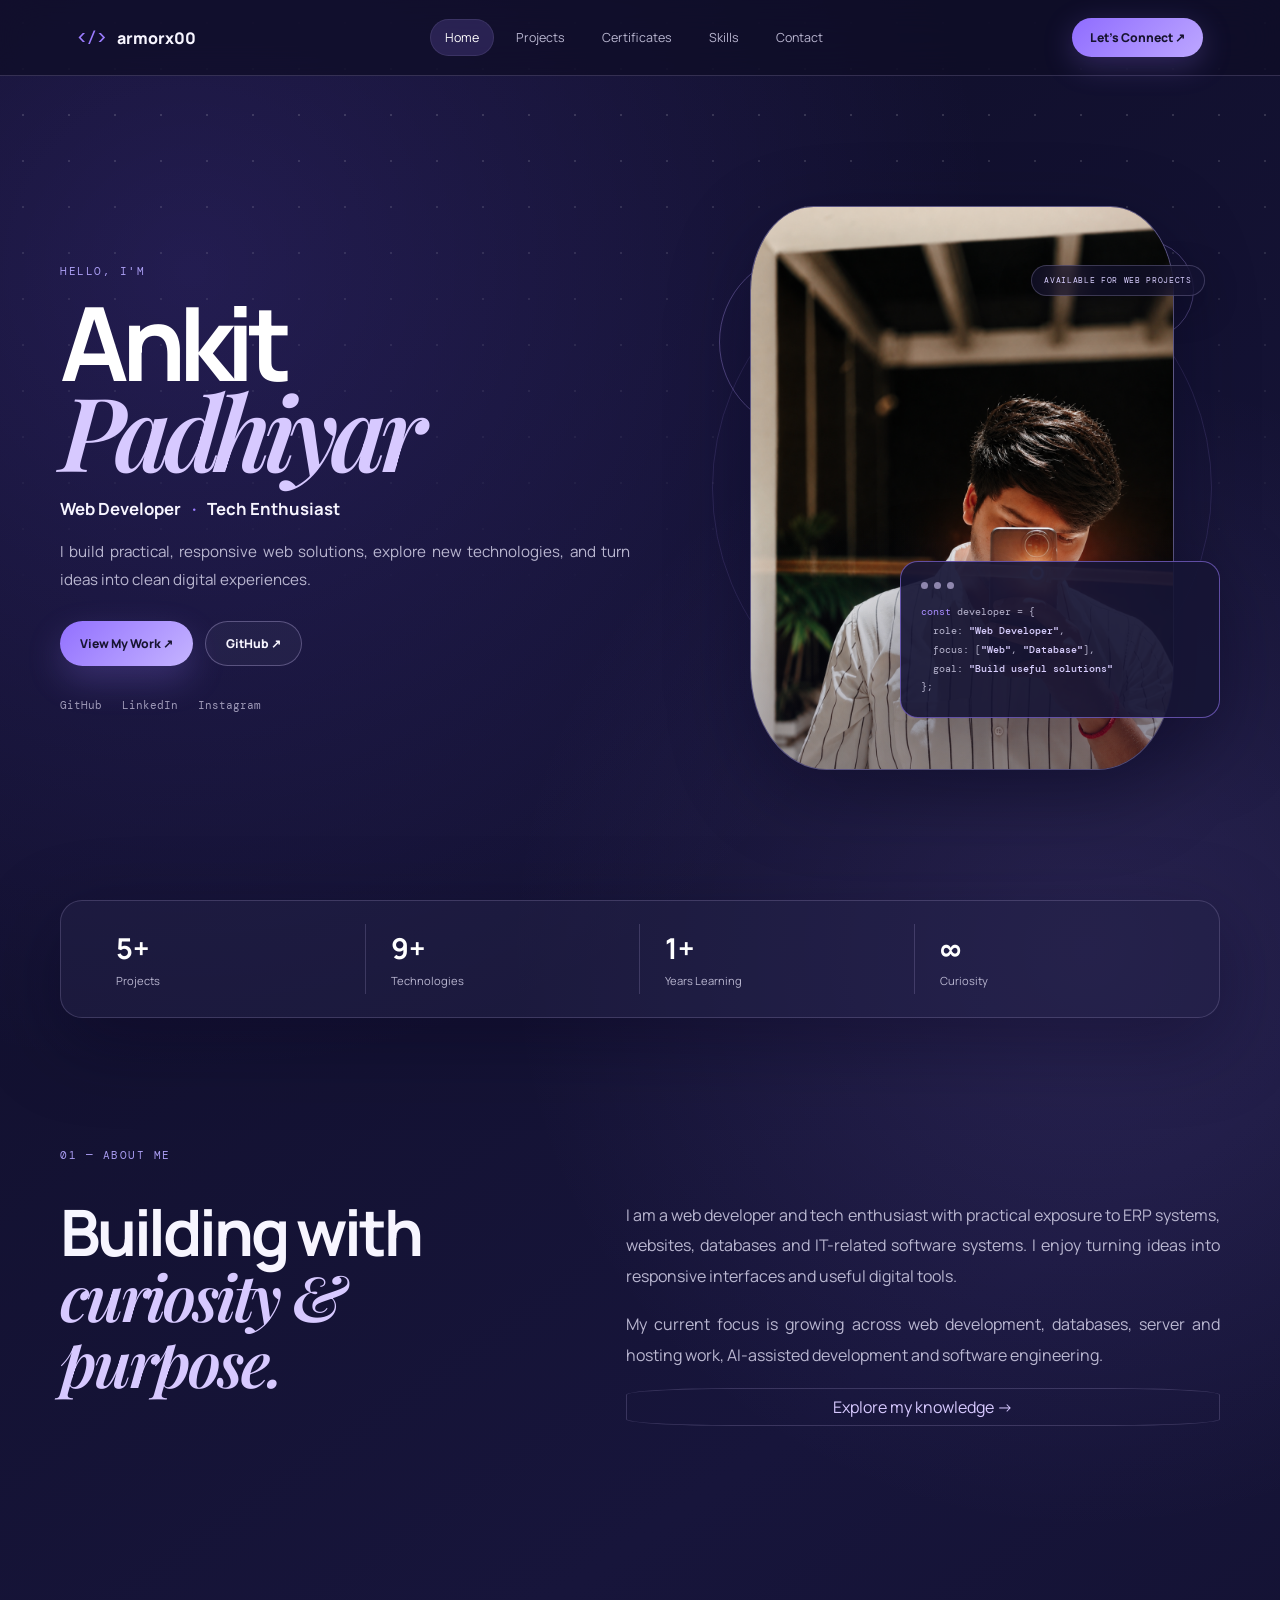
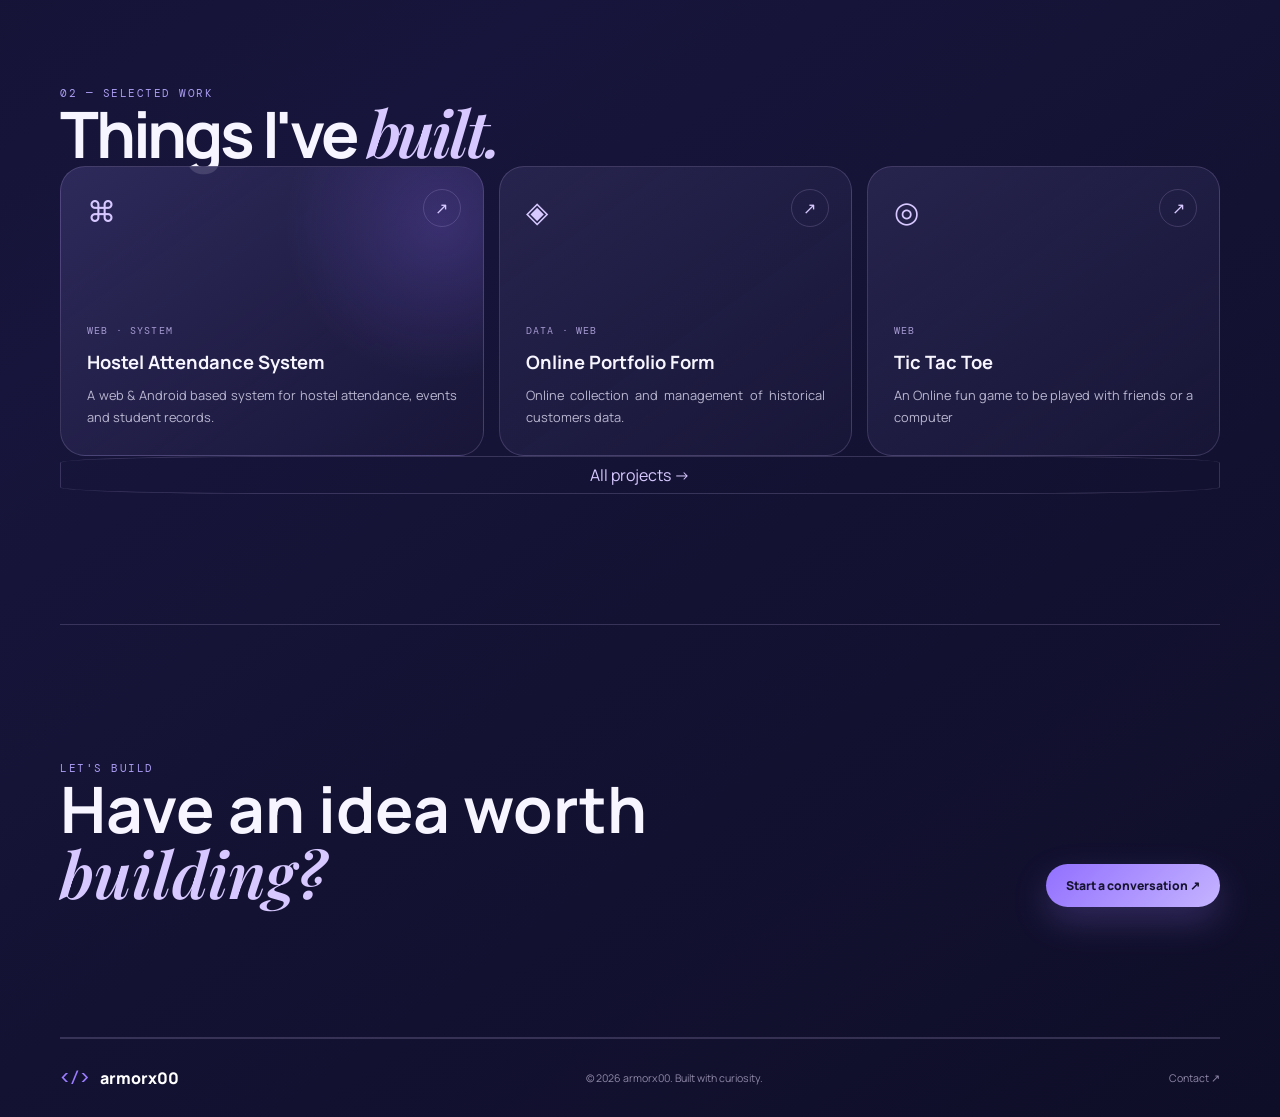
==== commit cf3c8831: "Refactor section heading for selected work Removed duplicate section heading and adjusted layout." ====
--- a/index.html
+++ b/index.html
@@ -79,13 +79,13 @@
 
 <section class="feature page-shell reveal">
   <div class="section-label">02 — SELECTED WORK</div>
-
+  <div class="section-heading"><h2>Things I've <em>built.</em></h2></div>
   <div class="project-preview-grid">
     <article class="project-card featured"><span class="project-icon">⌘</span><div><small>WEB · SYSTEM</small><h3>Hostel Attendance System</h3><p>A web & Android based system for hostel attendance, events and student records.</p></div><a href="https://hostel-attendance-vercel.vercel.app/" class="circle-link">↗</a></article>
     <article class="project-card"><span class="project-icon">◈</span><div><small>DATA · WEB</small><h3>Online Portfolio Form</h3><p>Online collection and management of historical customers data.</p></div><a href="https://form-olive-beta.vercel.app/" class="circle-link">↗</a></article>
     <article class="project-card"><span class="project-icon">◎</span><div><small>WEB</small><h3>Tic Tac Toe </h3><p>An Online fun game to be played with friends or a computer</p></div><a href="https://ankit-tick-tac-toe.vercel.app/" class="circle-link">↗</a></article>
   </div>
-  <div class="section-heading"><h2>Things I've <em>built.</em></h2><a class="text-link" href="projects.html">All projects →</a></div>
+  <div><a class="text-link" href="projects.html">All projects →</a></div>
 </section>
 
 <section class="cta-band page-shell reveal">
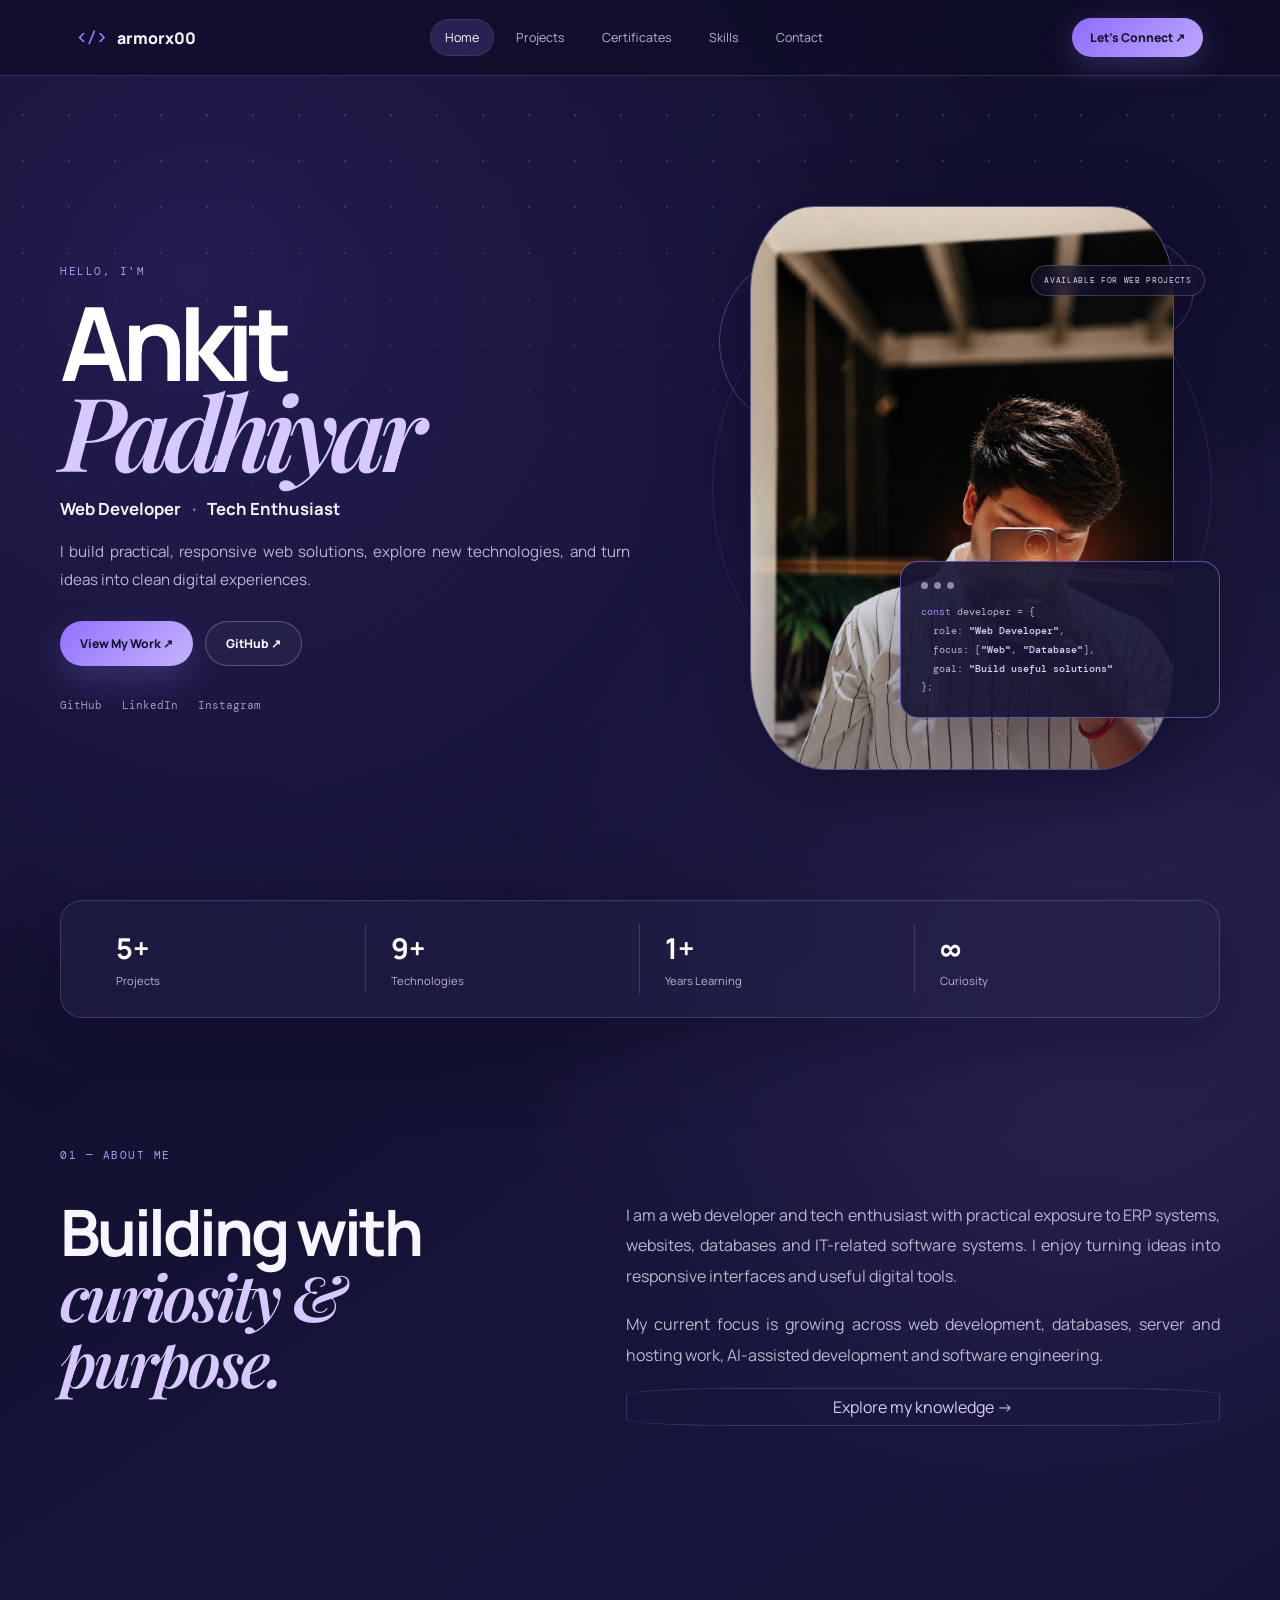
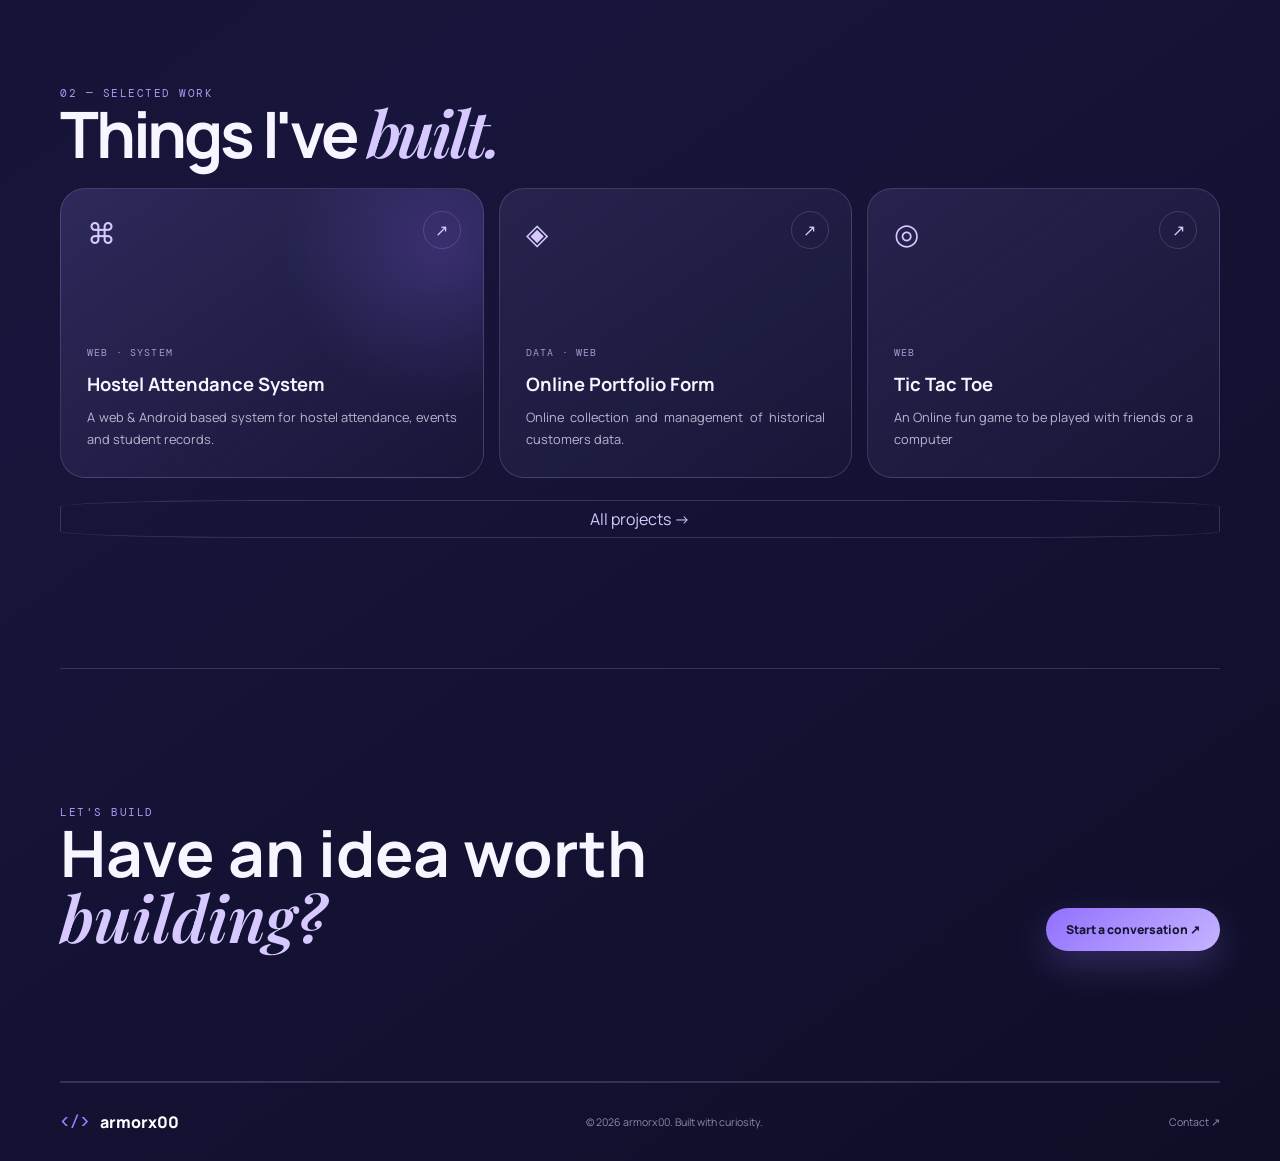
==== commit d964d8ea: "Update project section with new project cards Added new project cards for the Hostel Attendance Syst" ====
--- a/index.html
+++ b/index.html
@@ -80,11 +80,13 @@
 <section class="feature page-shell reveal">
   <div class="section-label">02 — SELECTED WORK</div>
   <div class="section-heading"><h2>Things I've <em>built.</em></h2></div>
+  <br>
   <div class="project-preview-grid">
     <article class="project-card featured"><span class="project-icon">⌘</span><div><small>WEB · SYSTEM</small><h3>Hostel Attendance System</h3><p>A web & Android based system for hostel attendance, events and student records.</p></div><a href="https://hostel-attendance-vercel.vercel.app/" class="circle-link">↗</a></article>
     <article class="project-card"><span class="project-icon">◈</span><div><small>DATA · WEB</small><h3>Online Portfolio Form</h3><p>Online collection and management of historical customers data.</p></div><a href="https://form-olive-beta.vercel.app/" class="circle-link">↗</a></article>
     <article class="project-card"><span class="project-icon">◎</span><div><small>WEB</small><h3>Tic Tac Toe </h3><p>An Online fun game to be played with friends or a computer</p></div><a href="https://ankit-tick-tac-toe.vercel.app/" class="circle-link">↗</a></article>
   </div>
+  <br>
   <div><a class="text-link" href="projects.html">All projects →</a></div>
 </section>
 
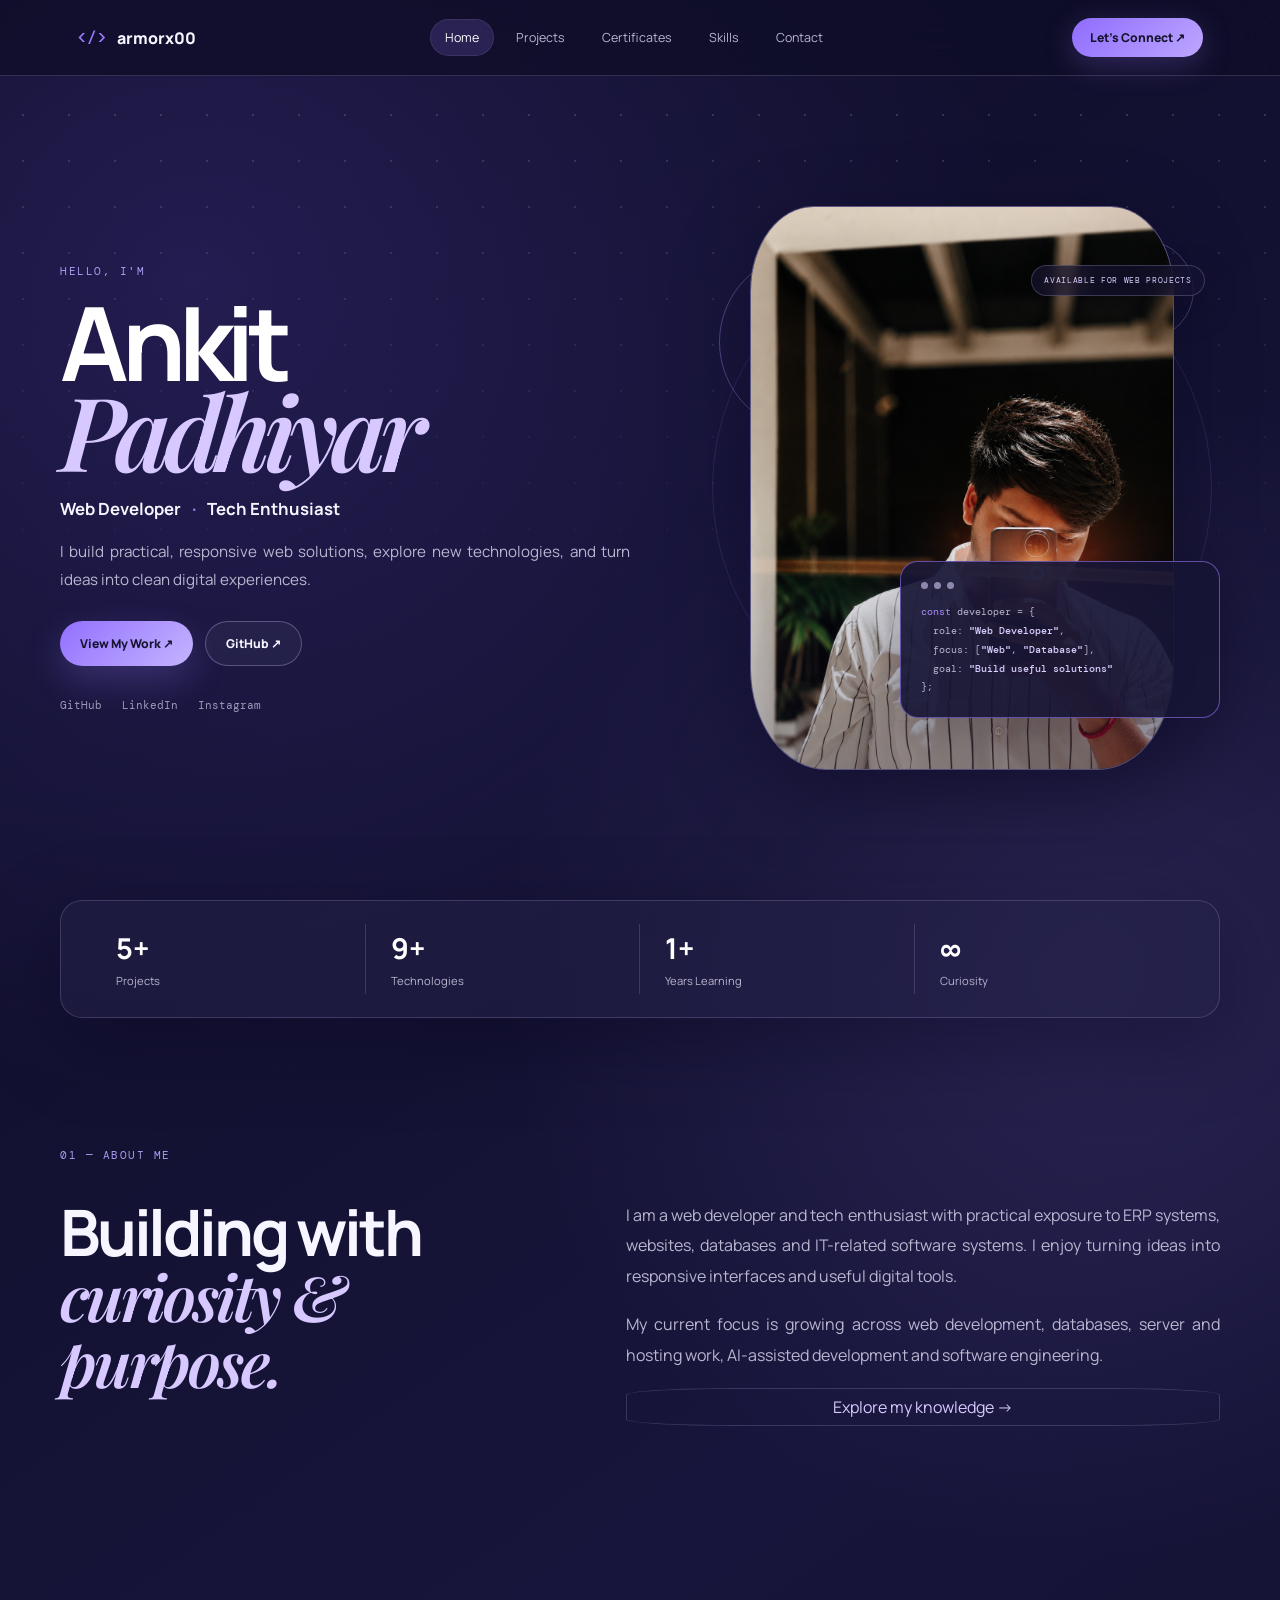
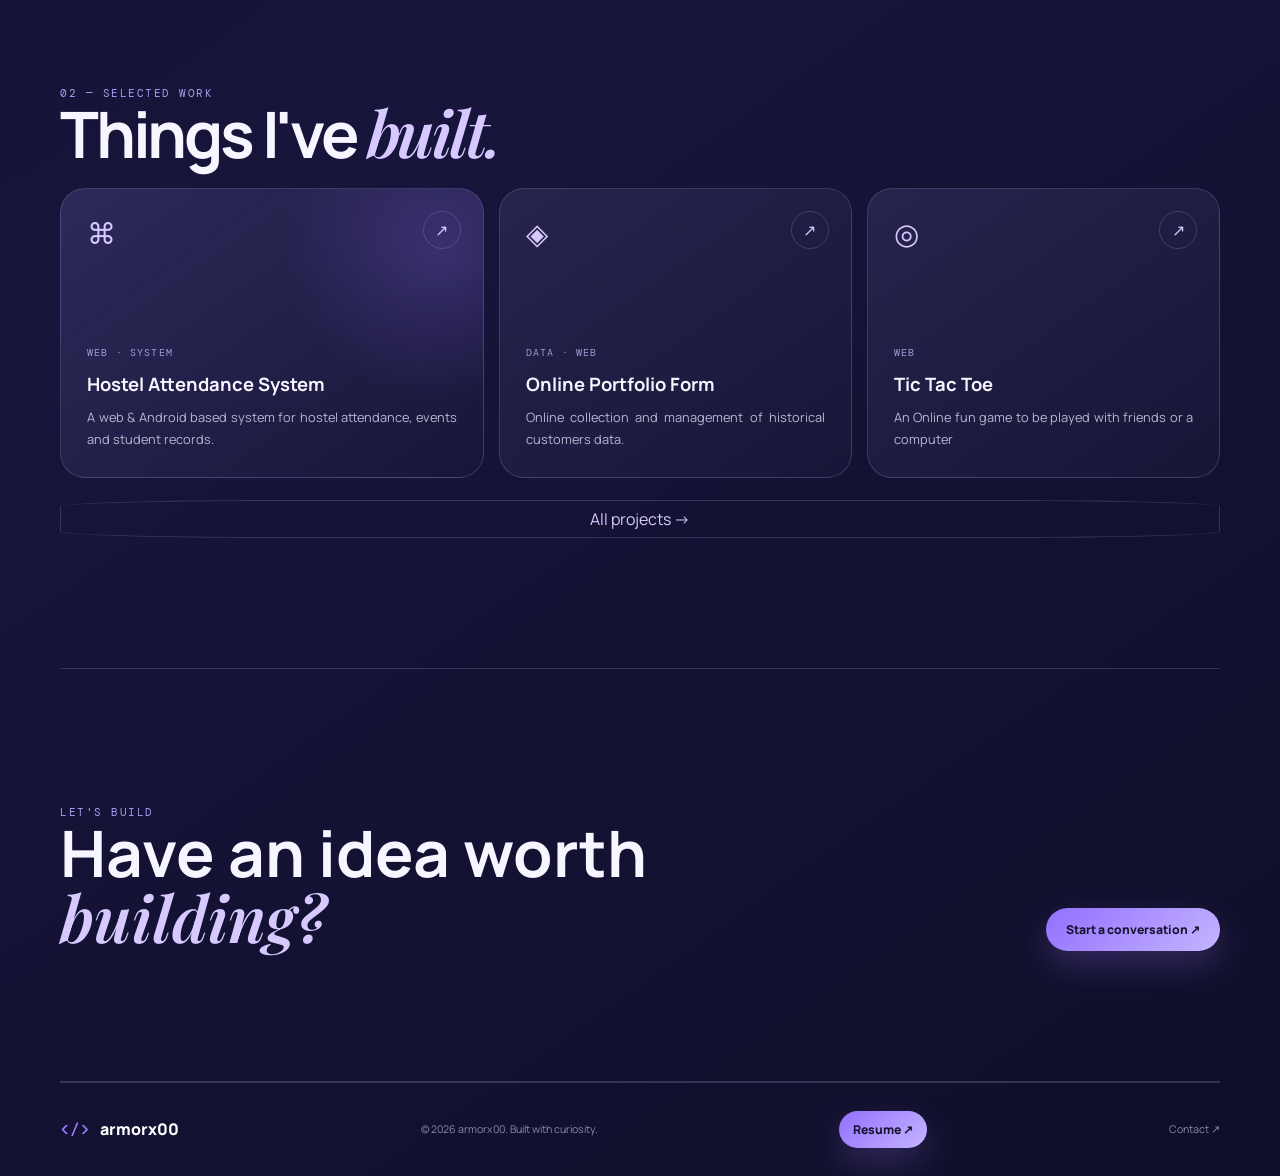
==== commit 28875fa5: "Add Resume button to footer" ====
--- a/index.html
+++ b/index.html
@@ -82,9 +82,9 @@
   <div class="section-heading"><h2>Things I've <em>built.</em></h2></div>
   <br>
   <div class="project-preview-grid">
-    <article class="project-card featured"><span class="project-icon">⌘</span><div><small>WEB · SYSTEM</small><h3>Hostel Attendance System</h3><p>A web & Android based system for hostel attendance, events and student records.</p></div><a href="https://hostel-attendance-vercel.vercel.app/" class="circle-link">↗</a></article>
-    <article class="project-card"><span class="project-icon">◈</span><div><small>DATA · WEB</small><h3>Online Portfolio Form</h3><p>Online collection and management of historical customers data.</p></div><a href="https://form-olive-beta.vercel.app/" class="circle-link">↗</a></article>
-    <article class="project-card"><span class="project-icon">◎</span><div><small>WEB</small><h3>Tic Tac Toe </h3><p>An Online fun game to be played with friends or a computer</p></div><a href="https://ankit-tick-tac-toe.vercel.app/" class="circle-link">↗</a></article>
+    <a class="project-card featured" href="https://hostel-attendance-cloudflare.onrender.com/" target="_blank" rel="noopener"><span class="project-icon">⌘</span><div><small>WEB · SYSTEM</small><h3>Hostel Attendance System</h3><p>A web & Android based system for hostel attendance, events and student records.</p></div><span class="circle-link" aria-hidden="true">↗</span></a>
+    <a class="project-card" href="https://form-olive-beta.vercel.app/" target="_blank" rel="noopener"><span class="project-icon">◈</span><div><small>DATA · WEB</small><h3>Online Portfolio Form</h3><p>Online collection and management of historical customers data.</p></div><span class="circle-link" aria-hidden="true">↗</span></a>
+    <a class="project-card" href="https://ankit-tick-tac-toe.vercel.app/" target="_blank" rel="noopener"><span class="project-icon">◎</span><div><small>WEB</small><h3>Tic Tac Toe</h3><p>An Online fun game to be played with friends or a computer</p></div><span class="circle-link" aria-hidden="true">↗</span></a>
   </div>
   <br>
   <div><a class="text-link" href="projects.html">All projects →</a></div>
@@ -96,7 +96,7 @@
 </section>
 </main>
 
-<footer class="footer"><a class="brand" href="index.html"><span class="brand-mark">&lt;/&gt;</span><span>armorx00</span></a><span>© 2026 armorx00. Built with curiosity.</span><a href="contact.html">Contact ↗</a></footer>
+<footer class="footer"><a class="brand" href="index.html"><span class="brand-mark">&lt;/&gt;</span><span>armorx00</span></a><span>© 2026 armorx00. Built with curiosity.</span><a class="button primary small resume-button" href="CVResume.pdf" target="_blank" rel="noopener">Resume ↗</a><a href="contact.html">Contact ↗</a></footer>
 <script src="script.js"></script>
 </body>
 </html>
--- a/style.css
+++ b/style.css
@@ -48,3 +48,4 @@
 .hero-orbit span{position:absolute;width:7px;height:7px;border-radius:50%;background:var(--lav);box-shadow:0 0 18px var(--lav)}
 .hero-orbit span:nth-child(1){left:18%;top:23%}.hero-orbit span:nth-child(2){right:11%;top:48%}.hero-orbit span:nth-child(3){left:31%;bottom:9%}
 @media(max-width:680px){.hero-badge{top:7%;right:0;font-size:.45rem}.hero-orbit{width:390px;height:390px}.hero-orbit:before{inset:55px}}
+.project-card{text-decoration:none;color:inherit;cursor:pointer}.project-card h3{transition:color .25s}.project-card:hover h3{color:#fff}.project-card:hover .circle-link{background:var(--lav);color:#171431;transform:translate(2px,-2px)}.project-card:focus-visible{outline:2px solid var(--lav);outline-offset:4px}
